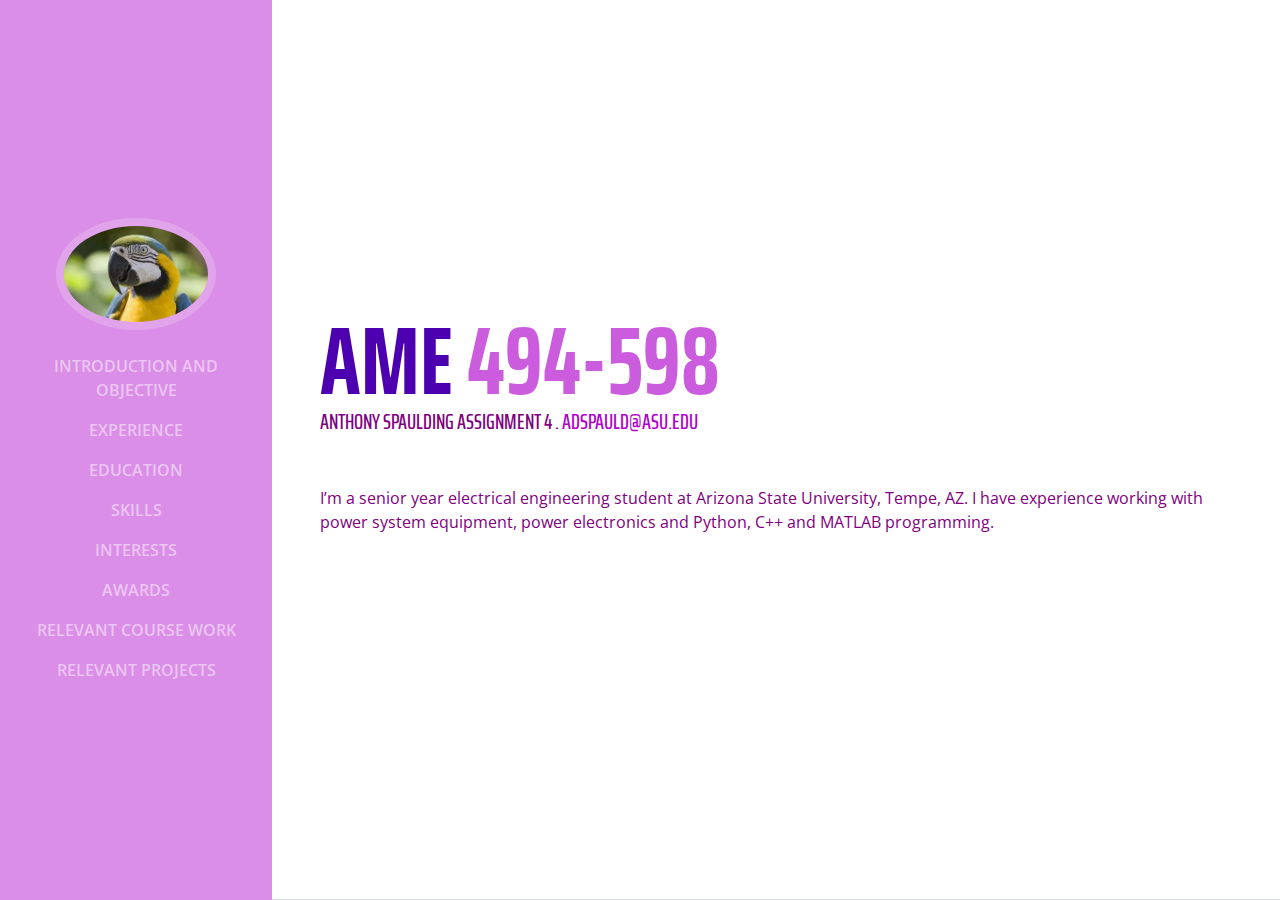
==== public/index.html @ 8b4b8e41 "Update index.html" ====
<!DOCTYPE html>
<html lang="en">

  <head>

    <meta charset="utf-8">
    <meta name="viewport" content="width=device-width, initial-scale=1, shrink-to-fit=no">
    <meta name="description" content="">
    <meta name="author" content="">

    <title>Resume - Start Bootstrap Theme</title>

    <!-- Bootstrap core CSS -->
    <link href="vendor/bootstrap/css/bootstrap.min.css" rel="stylesheet">

    <!-- Custom fonts for this template -->
    <link href="https://fonts.googleapis.com/css?family=Saira+Extra+Condensed:100,200,300,400,500,600,700,800,900" rel="stylesheet">
    <link href="https://fonts.googleapis.com/css?family=Open+Sans:300,300i,400,400i,600,600i,700,700i,800,800i" rel="stylesheet">
    <link href="vendor/font-awesome/css/font-awesome.min.css" rel="stylesheet">
    <link href="vendor/devicons/css/devicons.min.css" rel="stylesheet">
    <link href="vendor/simple-line-icons/css/simple-line-icons.css" rel="stylesheet">

    <!-- Custom styles for this template -->
    <link href="css/resume.min.css" rel="stylesheet">

  </head>

  <body id="page-top">

    <nav class="navbar navbar-expand-lg navbar-dark bg-primary fixed-top" id="sideNav">
      <a class="navbar-brand js-scroll-trigger" href="#page-top">
        <span class="d-block d-lg-none">Start Bootstrap</span>
        <span class="d-none d-lg-block">
          <img class="img-fluid img-profile rounded-circle mx-auto mb-2" src="img/picture.jpg" alt="">
        </span>
      </a>
      <button class="navbar-toggler" type="button" data-toggle="collapse" data-target="#navbarSupportedContent" aria-controls="navbarSupportedContent" aria-expanded="false" aria-label="Toggle navigation">
        <span class="navbar-toggler-icon"></span>
      </button>
      <div class="collapse navbar-collapse" id="navbarSupportedContent">
        <ul class="navbar-nav">
          <li class="nav-item">
            <a class="nav-link js-scroll-trigger" href="#about">Introduction and Objective</a>
          </li>
          <li class="nav-item">
            <a class="nav-link js-scroll-trigger" href="#experience">Experience</a>
          </li>
          <li class="nav-item">
            <a class="nav-link js-scroll-trigger" href="#education">Education</a>
          </li>
          <li class="nav-item">
            <a class="nav-link js-scroll-trigger" href="#skills">Skills</a>
          </li>
          <li class="nav-item">
            <a class="nav-link js-scroll-trigger" href="#interests">Interests</a>
          </li>
          <li class="nav-item">
            <a class="nav-link js-scroll-trigger" href="#awards">Awards</a>
          </li>
          <li class="nav-item">
            <a class="nav-link js-scroll-trigger" href="#work">Relevant Course Work</a>
          </li>
          <li class="nav-item">
            <a class="nav-link js-scroll-trigger" href="#projects">Relevant Projects</a>
          </li>
        </ul>
      </div>
    </nav>

    <div class="container-fluid p-0">

      <section class="resume-section p-3 p-lg-5 d-flex d-column" id="about">
        <div class="my-auto">
          <h1 class="mb-0">AME
            <span class="text-primary">494-598</span>
          </h1>
          <div class="subheading mb-5"> Anthony Spaulding Assignment 4 .
            <a href="mailto:adspauld@asu.edu">adspauld@asu.edu</a>
          </div>
          <p class="mb-5">I’m a senior year electrical engineering student at Arizona State University, Tempe, AZ. I have experience working with power system equipment, power electronics and Python, C++ and MATLAB programming.</p>
          <p class='mb-5">I am seeking opportunities starting in the summer of 2025 to apply my skills and engineering knowledge as an entry-level engineer. Seeking a position in the Rotational Engineering Program develop my skills through contributing to multiple departments unique projects.</p>
          <ul class="list-inline list-social-icons mb-0">
            <li class="list-inline-item">
              <a href="#">
                <span class="fa-stack fa-lg">
                  <i class="fa fa-circle fa-stack-2x"></i>
                  <i class="fa fa-facebook fa-stack-1x fa-inverse"></i>
                </span>
              </a>
            </li>
            <li class="list-inline-item">
              <a href="#">
                <span class="fa-stack fa-lg">
                  <i class="fa fa-circle fa-stack-2x"></i>
                  <i class="fa fa-twitter fa-stack-1x fa-inverse"></i>
                </span>
              </a>
            </li>
            <li class="list-inline-item">
              <a href="#">
                <span class="fa-stack fa-lg">
                  <i class="fa fa-circle fa-stack-2x"></i>
                  <i class="fa fa-linkedin fa-stack-1x fa-inverse"></i>
                </span>
              </a>
            </li>
            <li class="list-inline-item">
              <a href="#">
                <span class="fa-stack fa-lg">
                  <i class="fa fa-circle fa-stack-2x"></i>
                  <i class="fa fa-github fa-stack-1x fa-inverse"></i>
                </span>
              </a>
            </li>
          </ul>
        </div>
      </section>

      <section class="resume-section p-3 p-lg-5 d-flex flex-column" id="experience">
        <div class="my-auto">
          <h2 class="mb-5">Experience</h2>

          <div class="resume-item d-flex flex-column flex-md-row mb-5">
            <div class="resume-content mr-auto">
              <h3 class="mb-0">College Intern</h3>
              <div class="subheading mb-3">Substation Maintenance Engineering — Salt River Project</div>
              <p>Assisted engineers in creating preventative maintenance checklists and writing maintenance procedures for substation equipment. Located replacement parts for substation equipment. Gained experience in reading SRP substation drawings, schematics, and wiring diagrams using the IEEE C37.2 standard.</p>
            </div>
            <div class="resume-date text-md-right">
              <span class="text-primary">June 2024 - Present</span>
            </div>
          </div>

          <div class="resume-item d-flex flex-column flex-md-row mb-5">
            <div class="resume-content mr-auto">
              <h3 class="mb-0">Senior Design Project: Electronic Bypass on Commercial Vehicles</h3>
              <div class="subheading mb-3">Arizona State University</div>
              <p>Working with a team of 4 other engineers along with ASU mentor and Department of Defense sponsor to develop a means to bypass electronic features that may disable conventional vehicles</p>
            </div>
            <div class="resume-date text-md-right">
              <span class="text-primary">August 2024 - Present</span>
            </div>
          </div>
        </div>

      </section>

      <section class="resume-section p-3 p-lg-5 d-flex flex-column" id="education">
        <div class="my-auto">
          <h2 class="mb-5">Education</h2>

          <div class="resume-item d-flex flex-column flex-md-row mb-5">
            <div class="resume-content mr-auto">
              <h3 class="mb-0">Arizona State University</h3>
              <div class="subheading mb-3">Bachelor of Engineering</div>
              <div>Electrial Engineering</div>
              <p>GPA: 4.0</p>
            </div>
            <div class="resume-date text-md-right">
              <span class="text-primary">August 2022 - Present</span>
            </div>
          </div>

          <div class="resume-item d-flex flex-column flex-md-row">
            <div class="resume-content mr-auto">
              <h3 class="mb-0">Scottsdale Community College</h3>
              <div class="subheading mb-3">Engineering</div>
              <p>GPA: 4.0</p>
            </div>
            <div class="resume-date text-md-right">
              <span class="text-primary">August 2020 - May 2022</span>
            </div>
          </div>

        </div>
      </section>

      <section class="resume-section p-3 p-lg-5 d-flex flex-column" id="skills">
        <div class="my-auto">
          <h2 class="mb-5">Skills</h2>

          <div class="subheading mb-3">Programming Languages &amp; Tools</div>
          <ul class="list-inline list-icons">
            <li class="list-inline-item">
              <i class="devicons devicons-html5"></i>
            </li>
            <li class="list-inline-item">
              <i class="devicons devicons-css3"></i>
            </li>
            <li class="list-inline-item">
              <i class="devicons devicons-javascript"></i>
            </li>
            <li class="list-inline-item">
              <i class="devicons devicons-jquery"></i>
            </li>
            <li class="list-inline-item">
              <i class="devicons devicons-sass"></i>
            </li>
            <li class="list-inline-item">
              <i class="devicons devicons-less"></i>
            </li>
            <li class="list-inline-item">
              <i class="devicons devicons-bootstrap"></i>
            </li>
            <li class="list-inline-item">
              <i class="devicons devicons-wordpress"></i>
            </li>
            <li class="list-inline-item">
              <i class="devicons devicons-grunt"></i>
            </li>
            <li class="list-inline-item">
              <i class="devicons devicons-gulp"></i>
            </li>
            <li class="list-inline-item">
              <i class="devicons devicons-npm"></i>
            </li>
          </ul>

          <div class="subheading mb-3">Workflow</div>
          <ul class="fa-ul mb-0">
            <li>
              <i class="fa-li fa fa-check"></i>
              Mobile-First, Responsive Design</li>
            <li>
              <i class="fa-li fa fa-check"></i>
              Cross Browser Testing &amp; Debugging</li>
            <li>
              <i class="fa-li fa fa-check"></i>
              Cross Functional Teams</li>
            <li>
              <i class="fa-li fa fa-check"></i>
              Agile Development &amp; Scrum</li>
          </ul>
        </div>
      </section>

      <section class="resume-section p-3 p-lg-5 d-flex flex-column" id="interests">
        <div class="my-auto">
          <h2 class="mb-5">Interests</h2>
          <p>Apart from being a web developer, I enjoy most of my time being outdoors. In the winter, I am an avid skiier and novice ice climber. During the warmer months here in Colorado, I enjoy mountain biking, free climbing, and kayaking.</p>
          <p class="mb-0">When forced indoors, I follow a number of sci-fi and fantasy genre movies and television shows, I am an aspiring chef, and I spend a large amount of my free time exploring the latest technolgy advancements in the front-end web development world.</p>
        </div>
      </section>

      <section class="resume-section p-3 p-lg-5 d-flex flex-column" id="awards">
        <div class="my-auto">
          <h2 class="mb-5">Awards &amp; Certifications</h2>
          <ul class="fa-ul mb-0">
            <li>
              <i class="fa-li fa fa-trophy text-warning"></i>
              Google Analytics Certified Developer</li>
            <li>
              <i class="fa-li fa fa-trophy text-warning"></i>
              Mobile Web Specialist - Google Certification</li>
            <li>
              <i class="fa-li fa fa-trophy text-warning"></i>
              1<sup>st</sup>
              Place - University of Colorado Boulder - Emerging Tech Competition 2009</li>
            <li>
              <i class="fa-li fa fa-trophy text-warning"></i>
              1<sup>st</sup>
              Place - University of Colorado Boulder - Adobe Creative Jam 2008 (UI Design Category)</li>
            <li>
              <i class="fa-li fa fa-trophy text-warning"></i>
              2<sup>nd</sup>
              Place - University of Colorado Boulder - Emerging Tech Competition 2008</li>
            <li>
            <li>
              <i class="fa-li fa fa-trophy text-warning"></i>
              1<sup>st</sup>
              Place - James Buchanan High School - Hackathon 2006</li>
            <li>
              <i class="fa-li fa fa-trophy text-warning"></i>
              3<sup>rd</sup>
              Place - James Buchanan High School - Hackathon 2005</li>
          </ul>
        </div>
      </section>

    </div>

    <!-- Bootstrap core JavaScript -->
    <script src="vendor/jquery/jquery.min.js"></script>
    <script src="vendor/bootstrap/js/bootstrap.bundle.min.js"></script>

    <!-- Plugin JavaScript -->
    <script src="vendor/jquery-easing/jquery.easing.min.js"></script>

    <!-- Custom scripts for this template -->
    <script src="js/resume.min.js"></script>

  </body>

</html>
---- public/vendor/devicons/css/devicons.min.css ----
/*!
 *  Devicons 1.8.0 made by Theodore Vorillas / http://vorillaz.com 
 */
@font-face{font-family:devicons;src:url(../fonts/devicons.eot?xqxft6);src:url(../fonts/devicons.eot?#iefixxqxft6) format("embedded-opentype"),url(../fonts/devicons.woff?xqxft6) format("woff"),url(../fonts/devicons.ttf?xqxft6) format("truetype"),url(../fonts/devicons.svg?xqxft6#devicons) format("svg");font-weight:400;font-style:normal}.devicons{font-family:devicons;speak:none;font-style:normal;font-weight:400;font-variant:normal;text-transform:none;line-height:1;-webkit-font-smoothing:antialiased;-moz-osx-font-smoothing:grayscale}.devicons-git:before{content:"\e602"}.devicons-git_compare:before{content:"\e628"}.devicons-git_branch:before{content:"\e625"}.devicons-git_commit:before{content:"\e629"}.devicons-git_pull_request:before{content:"\e626"}.devicons-git_merge:before{content:"\e627"}.devicons-bitbucket:before{content:"\e603"}.devicons-github_alt:before{content:"\e608"}.devicons-github_badge:before{content:"\e609"}.devicons-github:before{content:"\e60a"}.devicons-github_full:before{content:"\e617"}.devicons-java:before{content:"\e638"}.devicons-ruby:before{content:"\e639"}.devicons-scala:before{content:"\e637"}.devicons-python:before{content:"\e63c"}.devicons-go:before{content:"\e624"}.devicons-ruby_on_rails:before{content:"\e63b"}.devicons-django:before{content:"\e61d"}.devicons-markdown:before{content:"\e63e"}.devicons-php:before{content:"\e63d"}.devicons-mysql:before{content:"\e604"}.devicons-streamline:before{content:"\e605"}.devicons-database:before{content:"\e606"}.devicons-laravel:before{content:"\e63f"}.devicons-javascript:before{content:"\e64e"}.devicons-angular:before{content:"\e653"}.devicons-backbone:before{content:"\e652"}.devicons-coffeescript:before{content:"\e651"}.devicons-jquery:before{content:"\e650"}.devicons-modernizr:before{content:"\e620"}.devicons-jquery_ui:before{content:"\e654"}.devicons-ember:before{content:"\e61b"}.devicons-dojo:before{content:"\e61c"}.devicons-nodejs:before{content:"\e619"}.devicons-nodejs_small:before{content:"\e618"}.devicons-javascript_shield:before{content:"\e64f"}.devicons-bootstrap:before{content:"\e647"}.devicons-sass:before{content:"\e64b"}.devicons-css3_full:before{content:"\e64a"}.devicons-css3:before{content:"\e649"}.devicons-html5:before{content:"\e636"}.devicons-html5_multimedia:before{content:"\e632"}.devicons-html5_device_access:before{content:"\e633"}.devicons-html5_3d_effects:before{content:"\e635"}.devicons-html5_connectivity:before{content:"\e634"}.devicons-ghost_small:before{content:"\e614"}.devicons-ghost:before{content:"\e61f"}.devicons-magento:before{content:"\e640"}.devicons-joomla:before{content:"\e641"}.devicons-jekyll_small:before{content:"\e60d"}.devicons-drupal:before{content:"\e642"}.devicons-wordpress:before{content:"\e60b"}.devicons-grunt:before{content:"\e64c"}.devicons-bower:before{content:"\e64d"}.devicons-npm:before{content:"\e61e"}.devicons-yahoo_small:before{content:"\e62b"}.devicons-yahoo:before{content:"\e615"}.devicons-bing_small:before{content:"\e600"}.devicons-windows:before{content:"\e60f"}.devicons-linux:before{content:"\e612"}.devicons-ubuntu:before{content:"\e63a"}.devicons-android:before{content:"\e60e"}.devicons-apple:before{content:"\e611"}.devicons-appstore:before{content:"\e613"}.devicons-phonegap:before{content:"\e630"}.devicons-blackberry:before{content:"\e623"}.devicons-stackoverflow:before{content:"\e610"}.devicons-techcrunch:before{content:"\e62c"}.devicons-codrops:before{content:"\e62f"}.devicons-css_tricks:before{content:"\e601"}.devicons-smashing_magazine:before{content:"\e62d"}.devicons-netmagazine:before{content:"\e62e"}.devicons-codepen:before{content:"\e616"}.devicons-cssdeck:before{content:"\e62a"}.devicons-hackernews:before{content:"\e61a"}.devicons-dropbox:before{content:"\e607"}.devicons-google_drive:before{content:"\e631"}.devicons-visualstudio:before{content:"\e60c"}.devicons-unity_small:before{content:"\e621"}.devicons-raspberry_pi:before{content:"\e622"}.devicons-chrome:before{content:"\e643"}.devicons-ie:before{content:"\e644"}.devicons-firefox:before{content:"\e645"}.devicons-opera:before{content:"\e646"}.devicons-safari:before{content:"\e648"}.devicons-swift:before{content:"\e655"}.devicons-symfony:before{content:"\e656"}.devicons-symfony_badge:before{content:"\e657"}.devicons-less:before{content:"\e658"}.devicons-stylus:before{content:"\e659"}.devicons-trello:before{content:"\e65a"}.devicons-atlassian:before{content:"\e65b"}.devicons-jira:before{content:"\e65c"}.devicons-envato:before{content:"\e65d"}.devicons-snap_svg:before{content:"\e65e"}.devicons-raphael:before{content:"\e65f"}.devicons-google_analytics:before{content:"\e660"}.devicons-compass:before{content:"\e661"}.devicons-onedrive:before{content:"\e662"}.devicons-gulp:before{content:"\e663"}.devicons-atom:before{content:"\e664"}.devicons-cisco:before{content:"\e665"}.devicons-nancy:before{content:"\e666"}.devicons-clojure:before{content:"\e668"}.devicons-clojure_alt:before{content:"\e66a"}.devicons-perl:before{content:"\e669"}.devicons-celluloid:before{content:"\e66b"}.devicons-w3c:before{content:"\e66c"}.devicons-redis:before{content:"\e66d"}.devicons-postgresql:before{content:"\e66e"}.devicons-webplatform:before{content:"\e66f"}.devicons-jenkins:before{content:"\e667"}.devicons-requirejs:before{content:"\e670"}.devicons-opensource:before{content:"\e671"}.devicons-typo3:before{content:"\e672"}.devicons-uikit:before{content:"\e673"}.devicons-doctrine:before{content:"\e674"}.devicons-groovy:before{content:"\e675"}.devicons-nginx:before{content:"\e676"}.devicons-haskell:before{content:"\e677"}.devicons-zend:before{content:"\e678"}.devicons-gnu:before{content:"\e679"}.devicons-yeoman:before{content:"\e67a"}.devicons-heroku:before{content:"\e67b"}.devicons-debian:before{content:"\e67d"}.devicons-travis:before{content:"\e67e"}.devicons-dotnet:before{content:"\e67f"}.devicons-codeigniter:before{content:"\e680"}.devicons-javascript_badge:before{content:"\e681"}.devicons-yii:before{content:"\e682"}.devicons-msql_server:before{content:"\e67c"}.devicons-composer:before{content:"\e683"}.devicons-krakenjs_badge:before{content:"\e684"}.devicons-krakenjs:before{content:"\e685"}.devicons-mozilla:before{content:"\e686"}.devicons-firebase:before{content:"\e687"}.devicons-sizzlejs:before{content:"\e688"}.devicons-creativecommons:before{content:"\e689"}.devicons-creativecommons_badge:before{content:"\e68a"}.devicons-mitlicence:before{content:"\e68b"}.devicons-senchatouch:before{content:"\e68c"}.devicons-bugsense:before{content:"\e68d"}.devicons-extjs:before{content:"\e68e"}.devicons-mootools_badge:before{content:"\e68f"}.devicons-mootools:before{content:"\e690"}.devicons-ruby_rough:before{content:"\e691"}.devicons-komodo:before{content:"\e692"}.devicons-coda:before{content:"\e693"}.devicons-bintray:before{content:"\e694"}.devicons-terminal:before{content:"\e695"}.devicons-code:before{content:"\e696"}.devicons-responsive:before{content:"\e697"}.devicons-dart:before{content:"\e698"}.devicons-aptana:before{content:"\e699"}.devicons-mailchimp:before{content:"\e69a"}.devicons-netbeans:before{content:"\e69b"}.devicons-dreamweaver:before{content:"\e69c"}.devicons-brackets:before{content:"\e69d"}.devicons-eclipse:before{content:"\e69e"}.devicons-cloud9:before{content:"\e69f"}.devicons-scrum:before{content:"\e6a0"}.devicons-prolog:before{content:"\e6a1"}.devicons-terminal_badge:before{content:"\e6a2"}.devicons-code_badge:before{content:"\e6a3"}.devicons-mongodb:before{content:"\e6a4"}.devicons-meteor:before{content:"\e6a5"}.devicons-meteorfull:before{content:"\e6a6"}.devicons-fsharp:before{content:"\e6a7"}.devicons-rust:before{content:"\e6a8"}.devicons-ionic:before{content:"\e6a9"}.devicons-sublime:before{content:"\e6aa"}.devicons-appcelerator:before{content:"\e6ab"}.devicons-asterisk:before{content:"\e6ac"}.devicons-aws:before{content:"\e6ad"}.devicons-digital-ocean:before{content:"\e6ae"}.devicons-dlang:before{content:"\e6af"}.devicons-docker:before{content:"\e6b0"}.devicons-erlang:before{content:"\e6b1"}.devicons-google-cloud-platform:before{content:"\e6b2"}.devicons-grails:before{content:"\e6b3"}.devicons-illustrator:before{content:"\e6b4"}.devicons-intellij:before{content:"\e6b5"}.devicons-materializecss:before{content:"\e6b6"}.devicons-openshift:before{content:"\e6b7"}.devicons-photoshop:before{content:"\e6b8"}.devicons-rackspace:before{content:"\e6b9"}.devicons-react:before{content:"\e6ba"}.devicons-redhat:before{content:"\e6bb"}.devicons-scriptcs:before{content:"\e6bc"}.devicons-sqllite:before{content:"\e6c4"}.devicons-vim:before{content:"\e6c5"}
---- public/vendor/simple-line-icons/css/simple-line-icons.css ----
@font-face {
  font-family: 'simple-line-icons';
  src: url('../fonts/Simple-Line-Icons.eot?v=2.4.0');
  src: url('../fonts/Simple-Line-Icons.eot?v=2.4.0#iefix') format('embedded-opentype'), url('../fonts/Simple-Line-Icons.woff2?v=2.4.0') format('woff2'), url('../fonts/Simple-Line-Icons.ttf?v=2.4.0') format('truetype'), url('../fonts/Simple-Line-Icons.woff?v=2.4.0') format('woff'), url('../fonts/Simple-Line-Icons.svg?v=2.4.0#simple-line-icons') format('svg');
  font-weight: normal;
  font-style: normal;
}
/*
 Use the following CSS code if you want to have a class per icon.
 Instead of a list of all class selectors, you can use the generic [class*="icon-"] selector, but it's slower:
*/
.icon-user,
.icon-people,
.icon-user-female,
.icon-user-follow,
.icon-user-following,
.icon-user-unfollow,
.icon-login,
.icon-logout,
.icon-emotsmile,
.icon-phone,
.icon-call-end,
.icon-call-in,
.icon-call-out,
.icon-map,
.icon-location-pin,
.icon-direction,
.icon-directions,
.icon-compass,
.icon-layers,
.icon-menu,
.icon-list,
.icon-options-vertical,
.icon-options,
.icon-arrow-down,
.icon-arrow-left,
.icon-arrow-right,
.icon-arrow-up,
.icon-arrow-up-circle,
.icon-arrow-left-circle,
.icon-arrow-right-circle,
.icon-arrow-down-circle,
.icon-check,
.icon-clock,
.icon-plus,
.icon-minus,
.icon-close,
.icon-event,
.icon-exclamation,
.icon-organization,
.icon-trophy,
.icon-screen-smartphone,
.icon-screen-desktop,
.icon-plane,
.icon-notebook,
.icon-mustache,
.icon-mouse,
.icon-magnet,
.icon-energy,
.icon-disc,
.icon-cursor,
.icon-cursor-move,
.icon-crop,
.icon-chemistry,
.icon-speedometer,
.icon-shield,
.icon-screen-tablet,
.icon-magic-wand,
.icon-hourglass,
.icon-graduation,
.icon-ghost,
.icon-game-controller,
.icon-fire,
.icon-eyeglass,
.icon-envelope-open,
.icon-envelope-letter,
.icon-bell,
.icon-badge,
.icon-anchor,
.icon-wallet,
.icon-vector,
.icon-speech,
.icon-puzzle,
.icon-printer,
.icon-present,
.icon-playlist,
.icon-pin,
.icon-picture,
.icon-handbag,
.icon-globe-alt,
.icon-globe,
.icon-folder-alt,
.icon-folder,
.icon-film,
.icon-feed,
.icon-drop,
.icon-drawer,
.icon-docs,
.icon-doc,
.icon-diamond,
.icon-cup,
.icon-calculator,
.icon-bubbles,
.icon-briefcase,
.icon-book-open,
.icon-basket-loaded,
.icon-basket,
.icon-bag,
.icon-action-undo,
.icon-action-redo,
.icon-wrench,
.icon-umbrella,
.icon-trash,
.icon-tag,
.icon-support,
.icon-frame,
.icon-size-fullscreen,
.icon-size-actual,
.icon-shuffle,
.icon-share-alt,
.icon-share,
.icon-rocket,
.icon-question,
.icon-pie-chart,
.icon-pencil,
.icon-note,
.icon-loop,
.icon-home,
.icon-grid,
.icon-graph,
.icon-microphone,
.icon-music-tone-alt,
.icon-music-tone,
.icon-earphones-alt,
.icon-earphones,
.icon-equalizer,
.icon-like,
.icon-dislike,
.icon-control-start,
.icon-control-rewind,
.icon-control-play,
.icon-control-pause,
.icon-control-forward,
.icon-control-end,
.icon-volume-1,
.icon-volume-2,
.icon-volume-off,
.icon-calendar,
.icon-bulb,
.icon-chart,
.icon-ban,
.icon-bubble,
.icon-camrecorder,
.icon-camera,
.icon-cloud-download,
.icon-cloud-upload,
.icon-envelope,
.icon-eye,
.icon-flag,
.icon-heart,
.icon-info,
.icon-key,
.icon-link,
.icon-lock,
.icon-lock-open,
.icon-magnifier,
.icon-magnifier-add,
.icon-magnifier-remove,
.icon-paper-clip,
.icon-paper-plane,
.icon-power,
.icon-refresh,
.icon-reload,
.icon-settings,
.icon-star,
.icon-symbol-female,
.icon-symbol-male,
.icon-target,
.icon-credit-card,
.icon-paypal,
.icon-social-tumblr,
.icon-social-twitter,
.icon-social-facebook,
.icon-social-instagram,
.icon-social-linkedin,
.icon-social-pinterest,
.icon-social-github,
.icon-social-google,
.icon-social-reddit,
.icon-social-skype,
.icon-social-dribbble,
.icon-social-behance,
.icon-social-foursqare,
.icon-social-soundcloud,
.icon-social-spotify,
.icon-social-stumbleupon,
.icon-social-youtube,
.icon-social-dropbox,
.icon-social-vkontakte,
.icon-social-steam {
  font-family: 'simple-line-icons';
  speak: none;
  font-style: normal;
  font-weight: normal;
  font-variant: normal;
  text-transform: none;
  line-height: 1;
  /* Better Font Rendering =========== */
  -webkit-font-smoothing: antialiased;
  -moz-osx-font-smoothing: grayscale;
}
.icon-user:before {
  content: "\e005";
}
.icon-people:before {
  content: "\e001";
}
.icon-user-female:before {
  content: "\e000";
}
.icon-user-follow:before {
  content: "\e002";
}
.icon-user-following:before {
  content: "\e003";
}
.icon-user-unfollow:before {
  content: "\e004";
}
.icon-login:before {
  content: "\e066";
}
.icon-logout:before {
  content: "\e065";
}
.icon-emotsmile:before {
  content: "\e021";
}
.icon-phone:before {
  content: "\e600";
}
.icon-call-end:before {
  content: "\e048";
}
.icon-call-in:before {
  content: "\e047";
}
.icon-call-out:before {
  content: "\e046";
}
.icon-map:before {
  content: "\e033";
}
.icon-location-pin:before {
  content: "\e096";
}
.icon-direction:before {
  content: "\e042";
}
.icon-directions:before {
  content: "\e041";
}
.icon-compass:before {
  content: "\e045";
}
.icon-layers:before {
  content: "\e034";
}
.icon-menu:before {
  content: "\e601";
}
.icon-list:before {
  content: "\e067";
}
.icon-options-vertical:before {
  content: "\e602";
}
.icon-options:before {
  content: "\e603";
}
.icon-arrow-down:before {
  content: "\e604";
}
.icon-arrow-left:before {
  content: "\e605";
}
.icon-arrow-right:before {
  content: "\e606";
}
.icon-arrow-up:before {
  content: "\e607";
}
.icon-arrow-up-circle:before {
  content: "\e078";
}
.icon-arrow-left-circle:before {
  content: "\e07a";
}
.icon-arrow-right-circle:before {
  content: "\e079";
}
.icon-arrow-down-circle:before {
  content: "\e07b";
}
.icon-check:before {
  content: "\e080";
}
.icon-clock:before {
  content: "\e081";
}
.icon-plus:before {
  content: "\e095";
}
.icon-minus:before {
  content: "\e615";
}
.icon-close:before {
  content: "\e082";
}
.icon-event:before {
  content: "\e619";
}
.icon-exclamation:before {
  content: "\e617";
}
.icon-organization:before {
  content: "\e616";
}
.icon-trophy:before {
  content: "\e006";
}
.icon-screen-smartphone:before {
  content: "\e010";
}
.icon-screen-desktop:before {
  content: "\e011";
}
.icon-plane:before {
  content: "\e012";
}
.icon-notebook:before {
  content: "\e013";
}
.icon-mustache:before {
  content: "\e014";
}
.icon-mouse:before {
  content: "\e015";
}
.icon-magnet:before {
  content: "\e016";
}
.icon-energy:before {
  content: "\e020";
}
.icon-disc:before {
  content: "\e022";
}
.icon-cursor:before {
  content: "\e06e";
}
.icon-cursor-move:before {
  content: "\e023";
}
.icon-crop:before {
  content: "\e024";
}
.icon-chemistry:before {
  content: "\e026";
}
.icon-speedometer:before {
  content: "\e007";
}
.icon-shield:before {
  content: "\e00e";
}
.icon-screen-tablet:before {
  content: "\e00f";
}
.icon-magic-wand:before {
  content: "\e017";
}
.icon-hourglass:before {
  content: "\e018";
}
.icon-graduation:before {
  content: "\e019";
}
.icon-ghost:before {
  content: "\e01a";
}
.icon-game-controller:before {
  content: "\e01b";
}
.icon-fire:before {
  content: "\e01c";
}
.icon-eyeglass:before {
  content: "\e01d";
}
.icon-envelope-open:before {
  content: "\e01e";
}
.icon-envelope-letter:before {
  content: "\e01f";
}
.icon-bell:before {
  content: "\e027";
}
.icon-badge:before {
  content: "\e028";
}
.icon-anchor:before {
  content: "\e029";
}
.icon-wallet:before {
  content: "\e02a";
}
.icon-vector:before {
  content: "\e02b";
}
.icon-speech:before {
  content: "\e02c";
}
.icon-puzzle:before {
  content: "\e02d";
}
.icon-printer:before {
  content: "\e02e";
}
.icon-present:before {
  content: "\e02f";
}
.icon-playlist:before {
  content: "\e030";
}
.icon-pin:before {
  content: "\e031";
}
.icon-picture:before {
  content: "\e032";
}
.icon-handbag:before {
  content: "\e035";
}
.icon-globe-alt:before {
  content: "\e036";
}
.icon-globe:before {
  content: "\e037";
}
.icon-folder-alt:before {
  content: "\e039";
}
.icon-folder:before {
  content: "\e089";
}
.icon-film:before {
  content: "\e03a";
}
.icon-feed:before {
  content: "\e03b";
}
.icon-drop:before {
  content: "\e03e";
}
.icon-drawer:before {
  content: "\e03f";
}
.icon-docs:before {
  content: "\e040";
}
.icon-doc:before {
  content: "\e085";
}
.icon-diamond:before {
  content: "\e043";
}
.icon-cup:before {
  content: "\e044";
}
.icon-calculator:before {
  content: "\e049";
}
.icon-bubbles:before {
  content: "\e04a";
}
.icon-briefcase:before {
  content: "\e04b";
}
.icon-book-open:before {
  content: "\e04c";
}
.icon-basket-loaded:before {
  content: "\e04d";
}
.icon-basket:before {
  content: "\e04e";
}
.icon-bag:before {
  content: "\e04f";
}
.icon-action-undo:before {
  content: "\e050";
}
.icon-action-redo:before {
  content: "\e051";
}
.icon-wrench:before {
  content: "\e052";
}
.icon-umbrella:before {
  content: "\e053";
}
.icon-trash:before {
  content: "\e054";
}
.icon-tag:before {
  content: "\e055";
}
.icon-support:before {
  content: "\e056";
}
.icon-frame:before {
  content: "\e038";
}
.icon-size-fullscreen:before {
  content: "\e057";
}
.icon-size-actual:before {
  content: "\e058";
}
.icon-shuffle:before {
  content: "\e059";
}
.icon-share-alt:before {
  content: "\e05a";
}
.icon-share:before {
  content: "\e05b";
}
.icon-rocket:before {
  content: "\e05c";
}
.icon-question:before {
  content: "\e05d";
}
.icon-pie-chart:before {
  content: "\e05e";
}
.icon-pencil:before {
  content: "\e05f";
}
.icon-note:before {
  content: "\e060";
}
.icon-loop:before {
  content: "\e064";
}
.icon-home:before {
  content: "\e069";
}
.icon-grid:before {
  content: "\e06a";
}
.icon-graph:before {
  content: "\e06b";
}
.icon-microphone:before {
  content: "\e063";
}
.icon-music-tone-alt:before {
  content: "\e061";
}
.icon-music-tone:before {
  content: "\e062";
}
.icon-earphones-alt:before {
  content: "\e03c";
}
.icon-earphones:before {
  content: "\e03d";
}
.icon-equalizer:before {
  content: "\e06c";
}
.icon-like:before {
  content: "\e068";
}
.icon-dislike:before {
  content: "\e06d";
}
.icon-control-start:before {
  content: "\e06f";
}
.icon-control-rewind:before {
  content: "\e070";
}
.icon-control-play:before {
  content: "\e071";
}
.icon-control-pause:before {
  content: "\e072";
}
.icon-control-forward:before {
  content: "\e073";
}
.icon-control-end:before {
  content: "\e074";
}
.icon-volume-1:before {
  content: "\e09f";
}
.icon-volume-2:before {
  content: "\e0a0";
}
.icon-volume-off:before {
  content: "\e0a1";
}
.icon-calendar:before {
  content: "\e075";
}
.icon-bulb:before {
  content: "\e076";
}
.icon-chart:before {
  content: "\e077";
}
.icon-ban:before {
  content: "\e07c";
}
.icon-bubble:before {
  content: "\e07d";
}
.icon-camrecorder:before {
  content: "\e07e";
}
.icon-camera:before {
  content: "\e07f";
}
.icon-cloud-download:before {
  content: "\e083";
}
.icon-cloud-upload:before {
  content: "\e084";
}
.icon-envelope:before {
  content: "\e086";
}
.icon-eye:before {
  content: "\e087";
}
.icon-flag:before {
  content: "\e088";
}
.icon-heart:before {
  content: "\e08a";
}
.icon-info:before {
  content: "\e08b";
}
.icon-key:before {
  content: "\e08c";
}
.icon-link:before {
  content: "\e08d";
}
.icon-lock:before {
  content: "\e08e";
}
.icon-lock-open:before {
  content: "\e08f";
}
.icon-magnifier:before {
  content: "\e090";
}
.icon-magnifier-add:before {
  content: "\e091";
}
.icon-magnifier-remove:before {
  content: "\e092";
}
.icon-paper-clip:before {
  content: "\e093";
}
.icon-paper-plane:before {
  content: "\e094";
}
.icon-power:before {
  content: "\e097";
}
.icon-refresh:before {
  content: "\e098";
}
.icon-reload:before {
  content: "\e099";
}
.icon-settings:before {
  content: "\e09a";
}
.icon-star:before {
  content: "\e09b";
}
.icon-symbol-female:before {
  content: "\e09c";
}
.icon-symbol-male:before {
  content: "\e09d";
}
.icon-target:before {
  content: "\e09e";
}
.icon-credit-card:before {
  content: "\e025";
}
.icon-paypal:before {
  content: "\e608";
}
.icon-social-tumblr:before {
  content: "\e00a";
}
.icon-social-twitter:before {
  content: "\e009";
}
.icon-social-facebook:before {
  content: "\e00b";
}
.icon-social-instagram:before {
  content: "\e609";
}
.icon-social-linkedin:before {
  content: "\e60a";
}
.icon-social-pinterest:before {
  content: "\e60b";
}
.icon-social-github:before {
  content: "\e60c";
}
.icon-social-google:before {
  content: "\e60d";
}
.icon-social-reddit:before {
  content: "\e60e";
}
.icon-social-skype:before {
  content: "\e60f";
}
.icon-social-dribbble:before {
  content: "\e00d";
}
.icon-social-behance:before {
  content: "\e610";
}
.icon-social-foursqare:before {
  content: "\e611";
}
.icon-social-soundcloud:before {
  content: "\e612";
}
.icon-social-spotify:before {
  content: "\e613";
}
.icon-social-stumbleupon:before {
  content: "\e614";
}
.icon-social-youtube:before {
  content: "\e008";
}
.icon-social-dropbox:before {
  content: "\e00c";
}
.icon-social-vkontakte:before {
  content: "\e618";
}
.icon-social-steam:before {
  content: "\e620";
}
---- public/css/resume.min.css ----
body{font-family:'Open Sans',serif;padding-top:54px;color:#800080}@media (min-width:992px){body{padding-top:0;padding-left:17rem}}h1,h2,h3,h4,h5,h6{font-family:'Saira Extra Condensed',serif;font-weight:700;text-transform:uppercase;color:#4c00b0}h1{font-size:6rem;line-height:5.5rem}h2{font-size:3.5rem}.subheading{text-transform:uppercase;font-weight:500;font-family:'Saira Extra Condensed',serif;font-size:1.35rem}.list-social-icons a{color:#7600bc}.list-social-icons a:hover{color:#8a00c2}.list-social-icons a .fa-lg{font-size:1.75rem}.list-icons{font-size:3rem}.list-icons .list-inline-item i:hover{color:#b100cd}#sideNav .navbar-nav .nav-item .nav-link{font-weight:600;text-transform:uppercase}@media (min-width:992px){#sideNav{text-align:center;position:fixed;top:0;left:0;display:flex;flex-direction:column;width:17rem;height:100vh}#sideNav .navbar-brand{display:flex;margin:auto auto 0;padding:.5rem}#sideNav .navbar-brand .img-profile{max-width:10rem;max-height:10rem;border:.5rem solid rgba(255,255,255,.2)}#sideNav .navbar-collapse{display:flex;align-items:flex-start;flex-grow:0;width:100%;margin-bottom:auto}#sideNav .navbar-collapse .navbar-nav{flex-direction:column;width:100%}#sideNav .navbar-collapse .navbar-nav .nav-item{display:block}#sideNav .navbar-collapse .navbar-nav .nav-item .nav-link{display:block}}section.resume-section{border-bottom:1px solid #dee2e6;padding-top:5rem!important;padding-bottom:5rem!important}section.resume-section .resume-item .resume-date{min-width:none}@media (min-width:768px){section.resume-section{min-height:100vh}section.resume-section .resume-item .resume-date{min-width:18rem}}@media (min-width:992px){section.resume-section{padding-top:3rem!important;padding-bottom:3rem!important}}.bg-primary{background-color:#da8ee7!important}.text-primary{color:#ca5cdd!important}a{color:#b100cd}a:active,a:focus,a:hover{color:#a000c2}
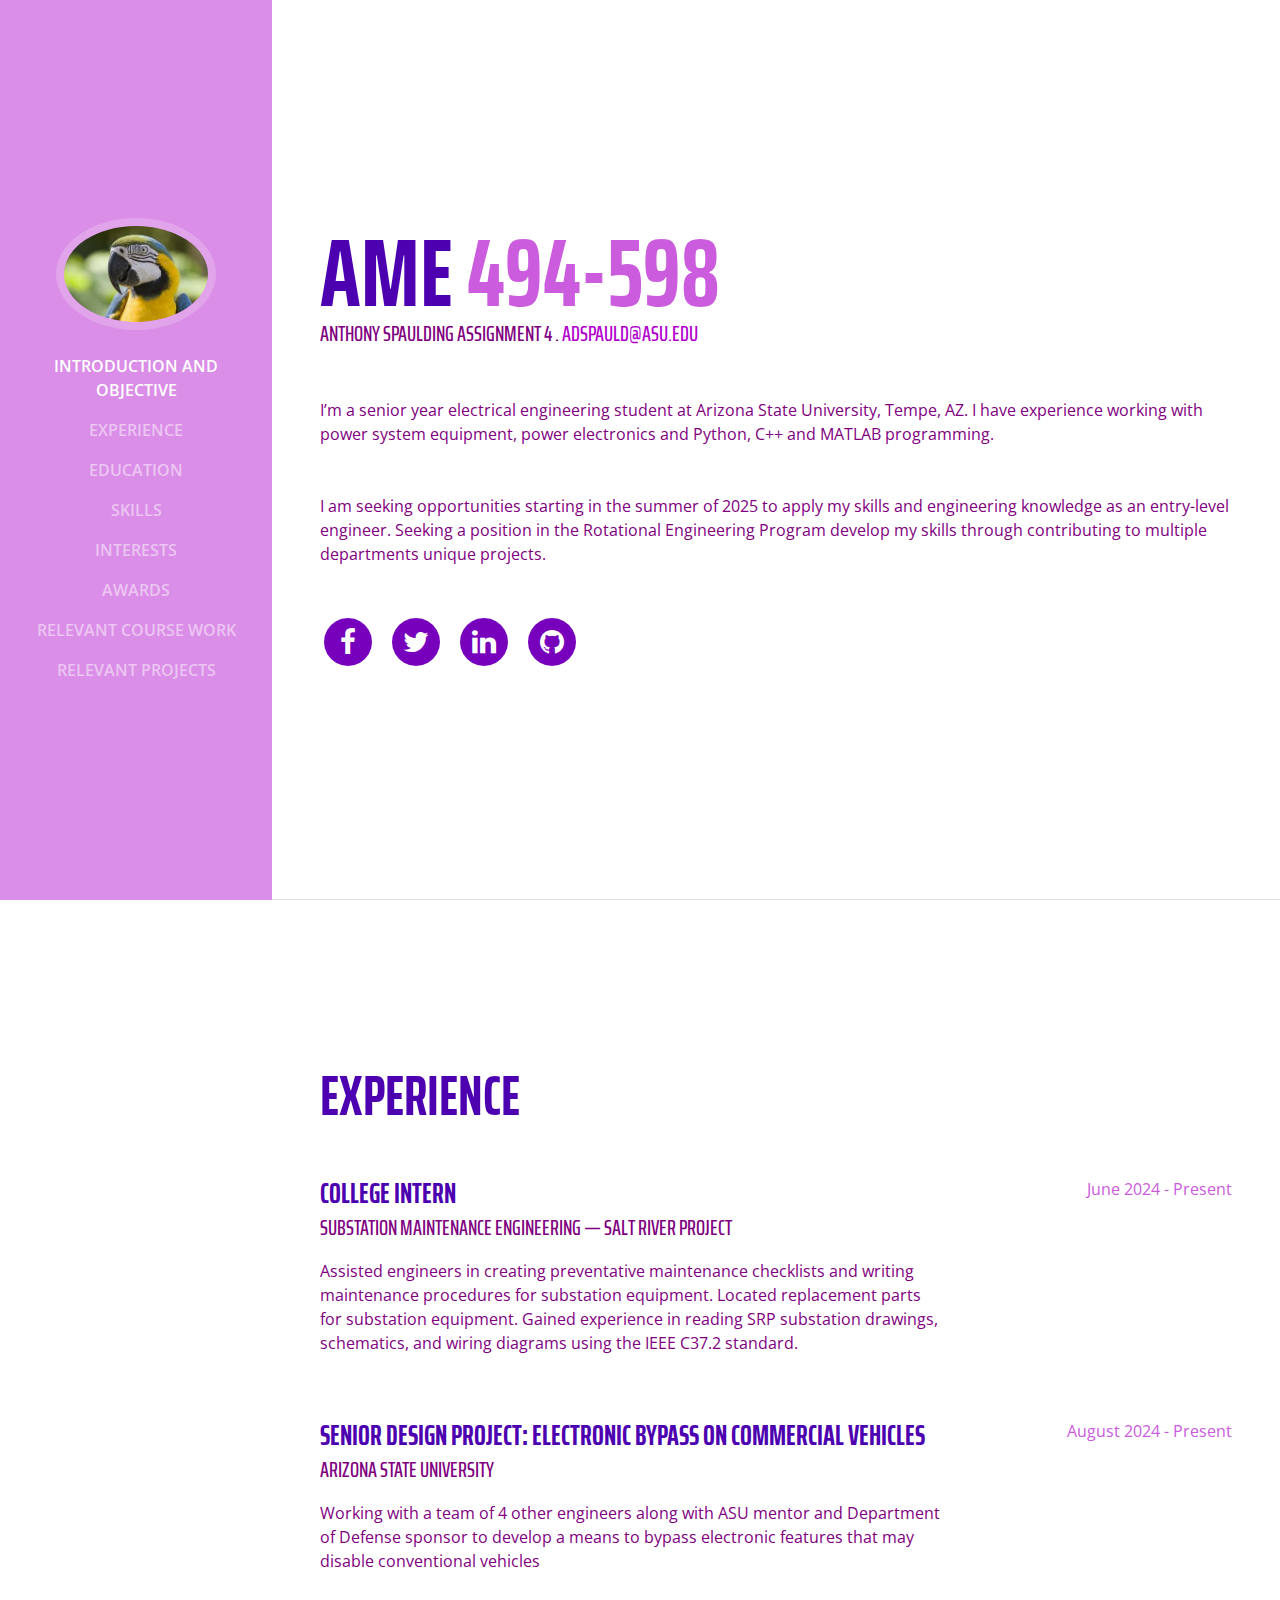
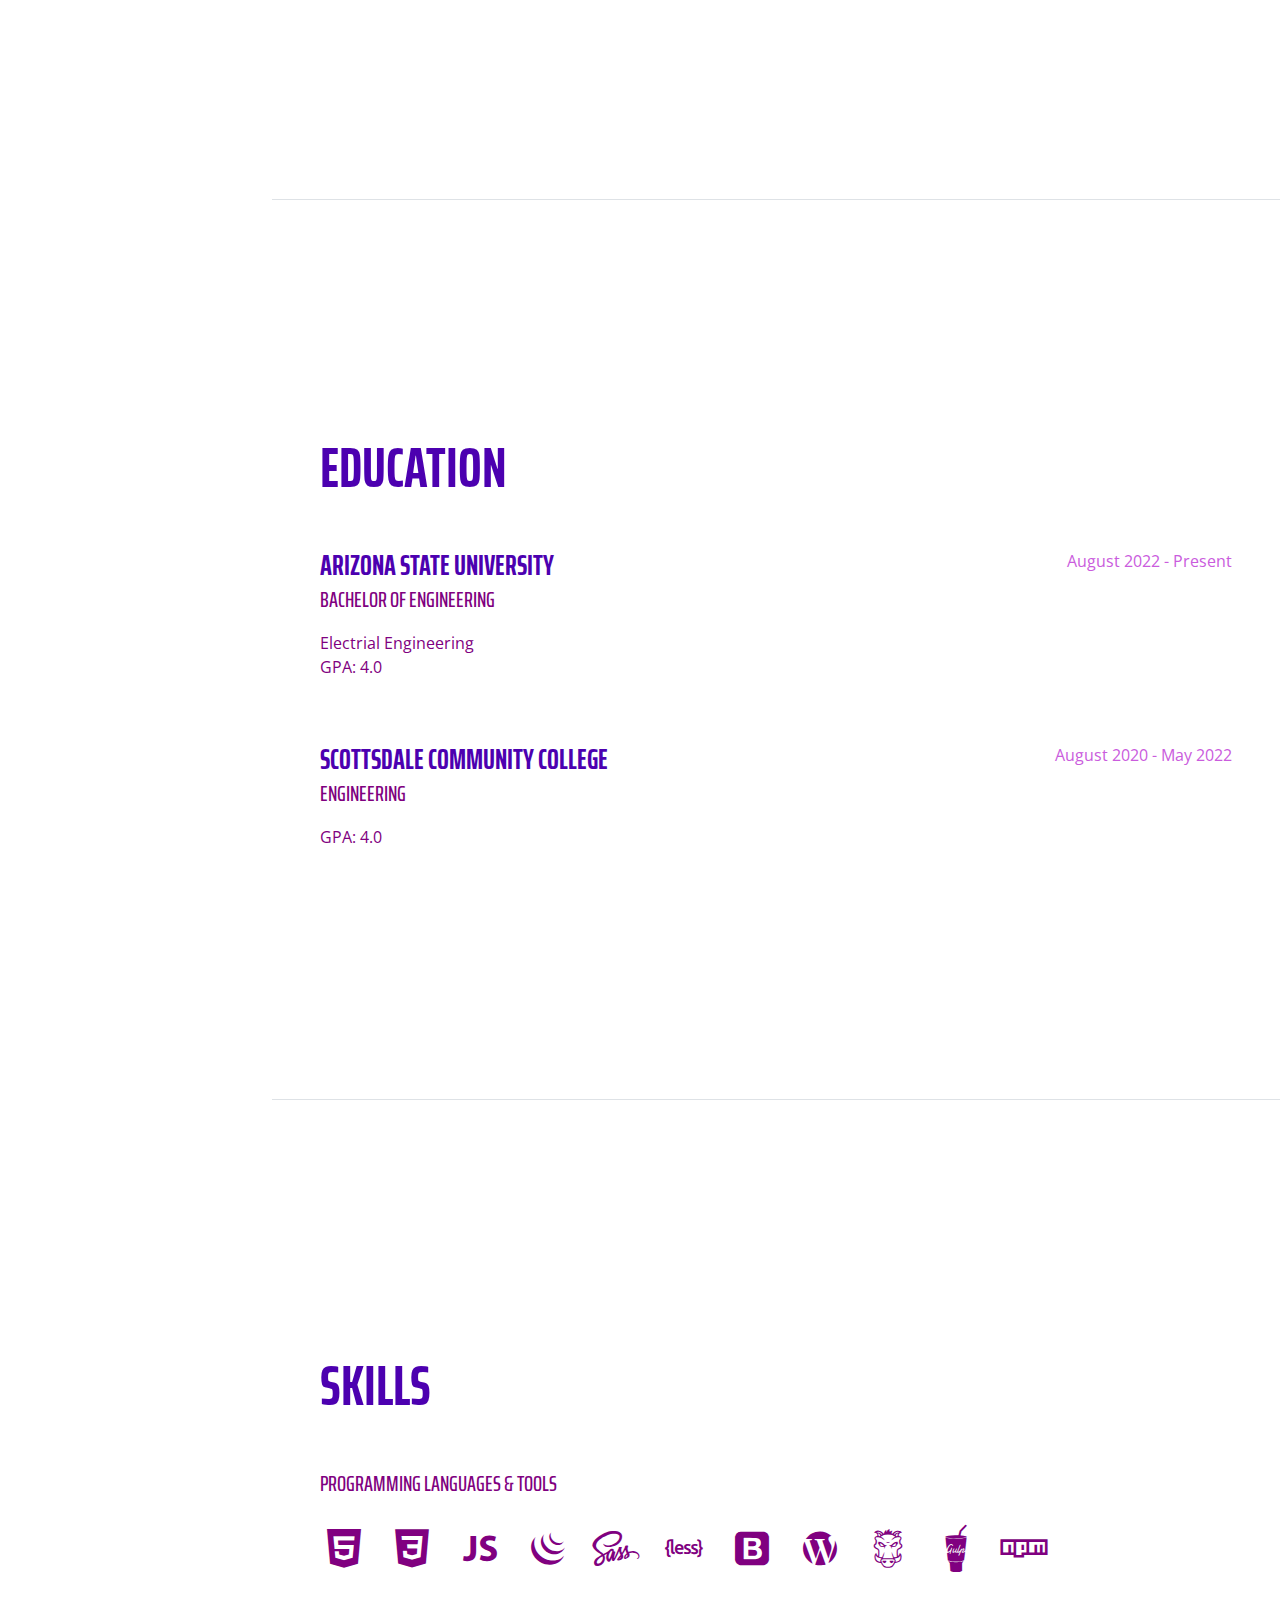
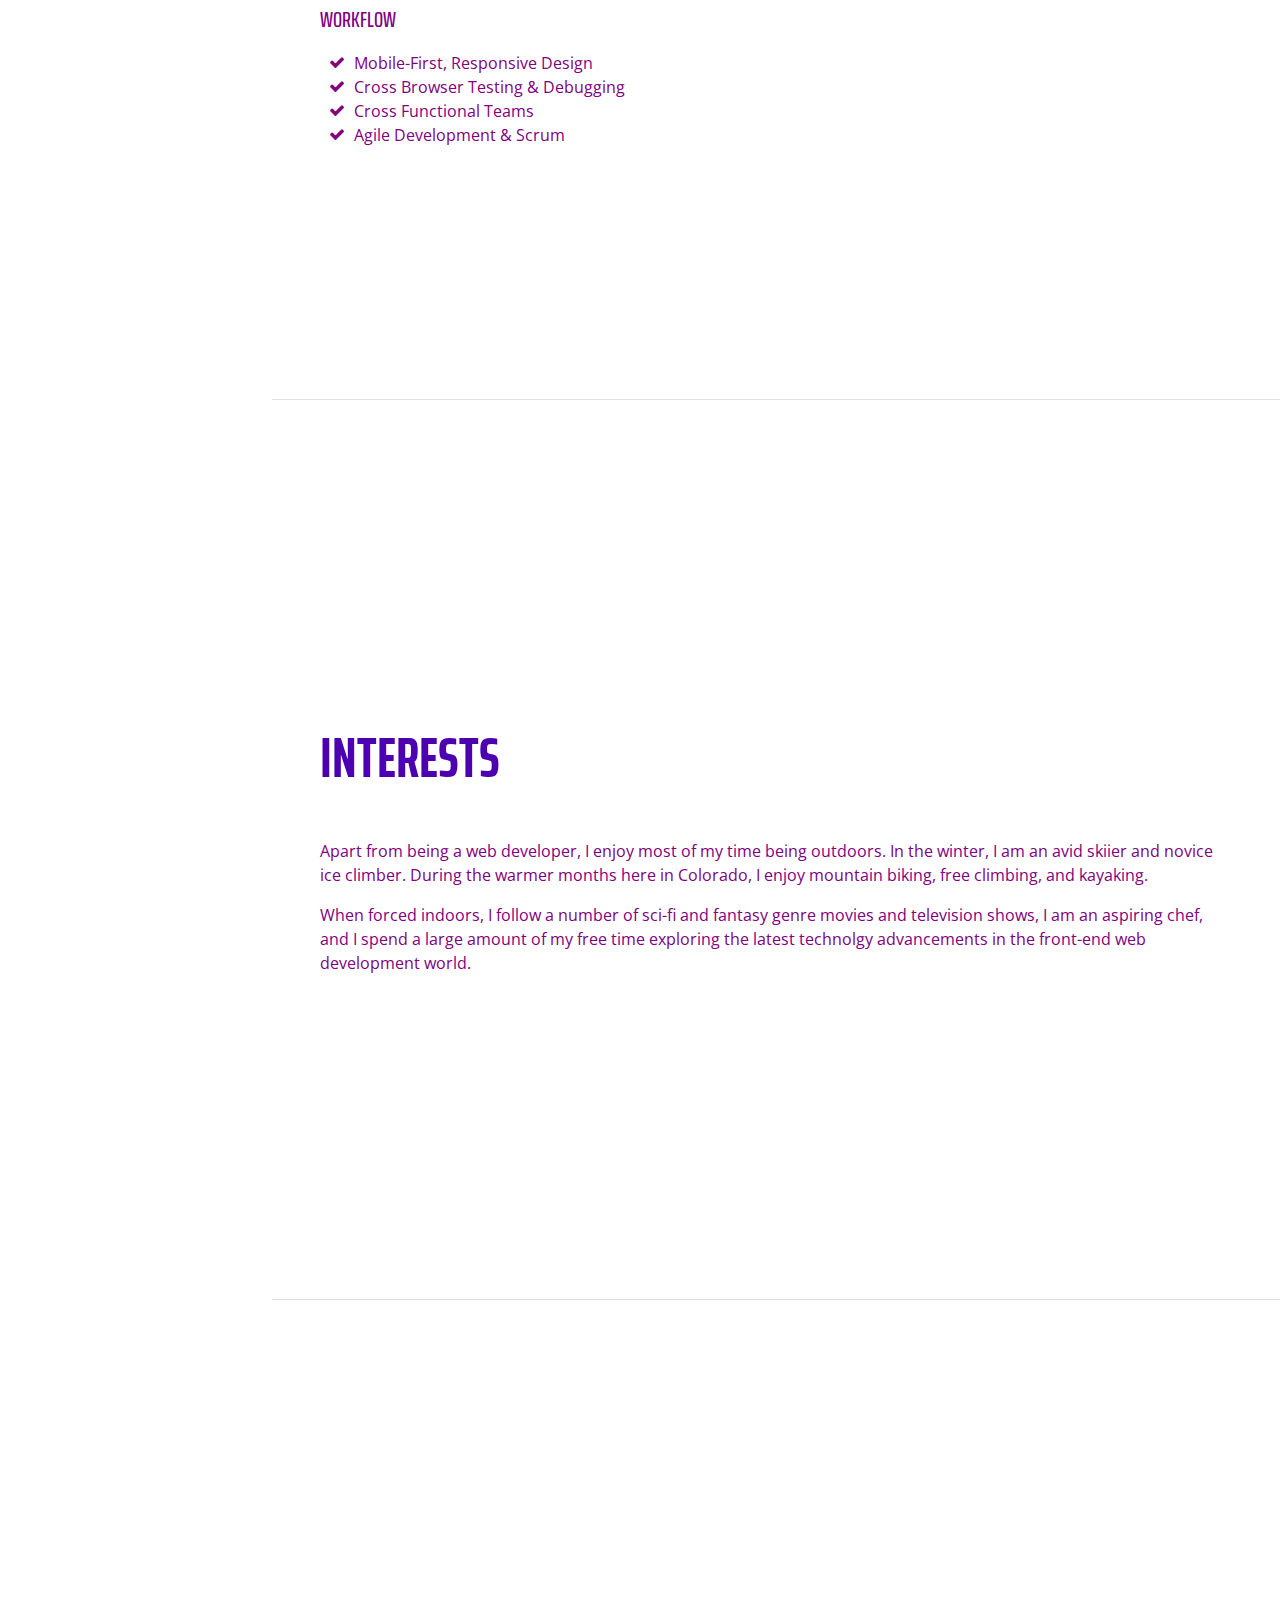
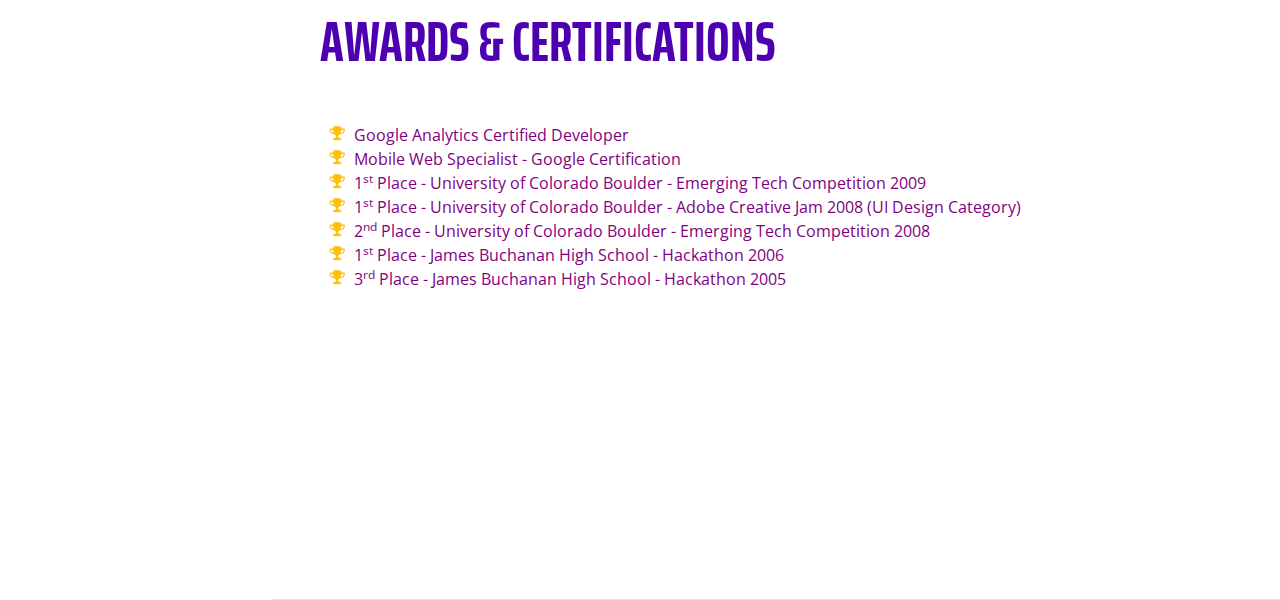
==== commit f713cf12: "Update index.html" ====
--- a/public/index.html
+++ b/public/index.html
@@ -78,7 +78,7 @@
             <a href="mailto:adspauld@asu.edu">adspauld@asu.edu</a>
           </div>
           <p class="mb-5">I’m a senior year electrical engineering student at Arizona State University, Tempe, AZ. I have experience working with power system equipment, power electronics and Python, C++ and MATLAB programming.</p>
-          <p class='mb-5">I am seeking opportunities starting in the summer of 2025 to apply my skills and engineering knowledge as an entry-level engineer. Seeking a position in the Rotational Engineering Program develop my skills through contributing to multiple departments unique projects.</p>
+          <p class="mb-5">I am seeking opportunities starting in the summer of 2025 to apply my skills and engineering knowledge as an entry-level engineer. Seeking a position in the Rotational Engineering Program develop my skills through contributing to multiple departments unique projects.</p>
           <ul class="list-inline list-social-icons mb-0">
             <li class="list-inline-item">
               <a href="#">
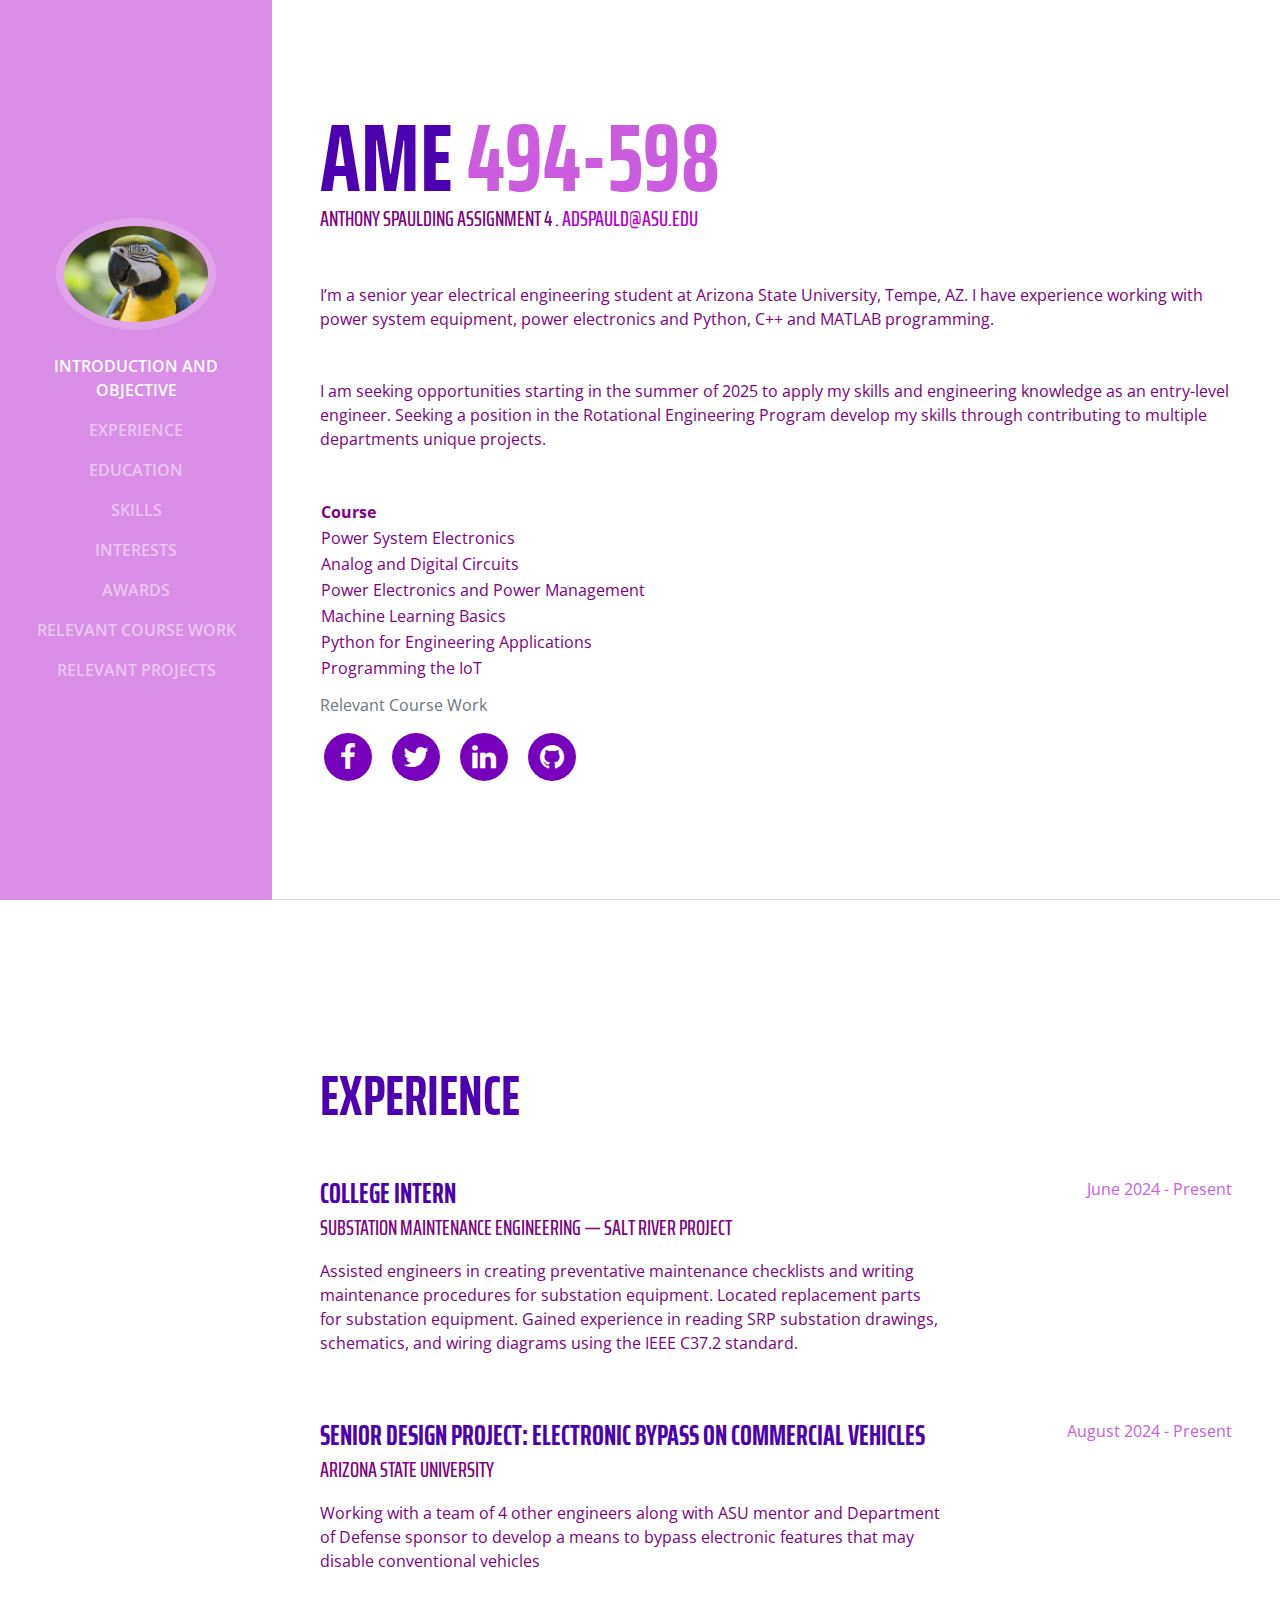
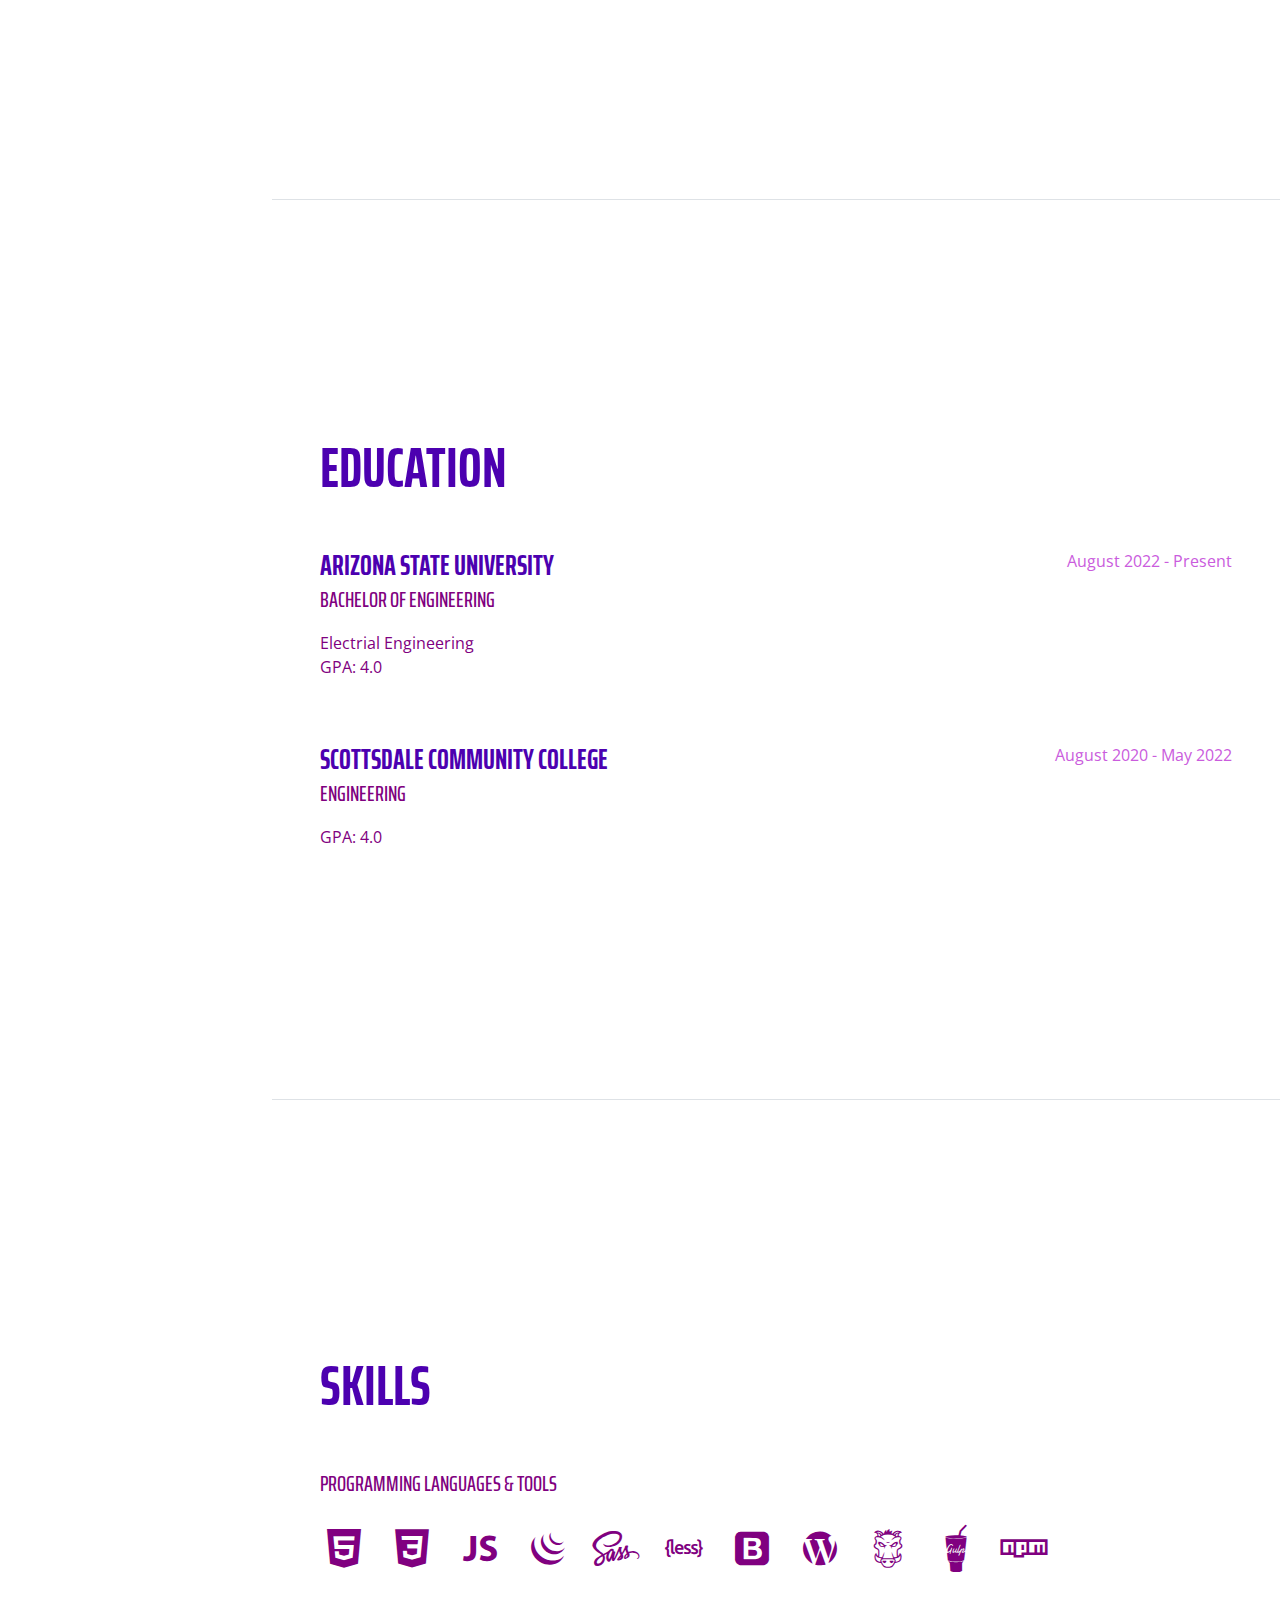
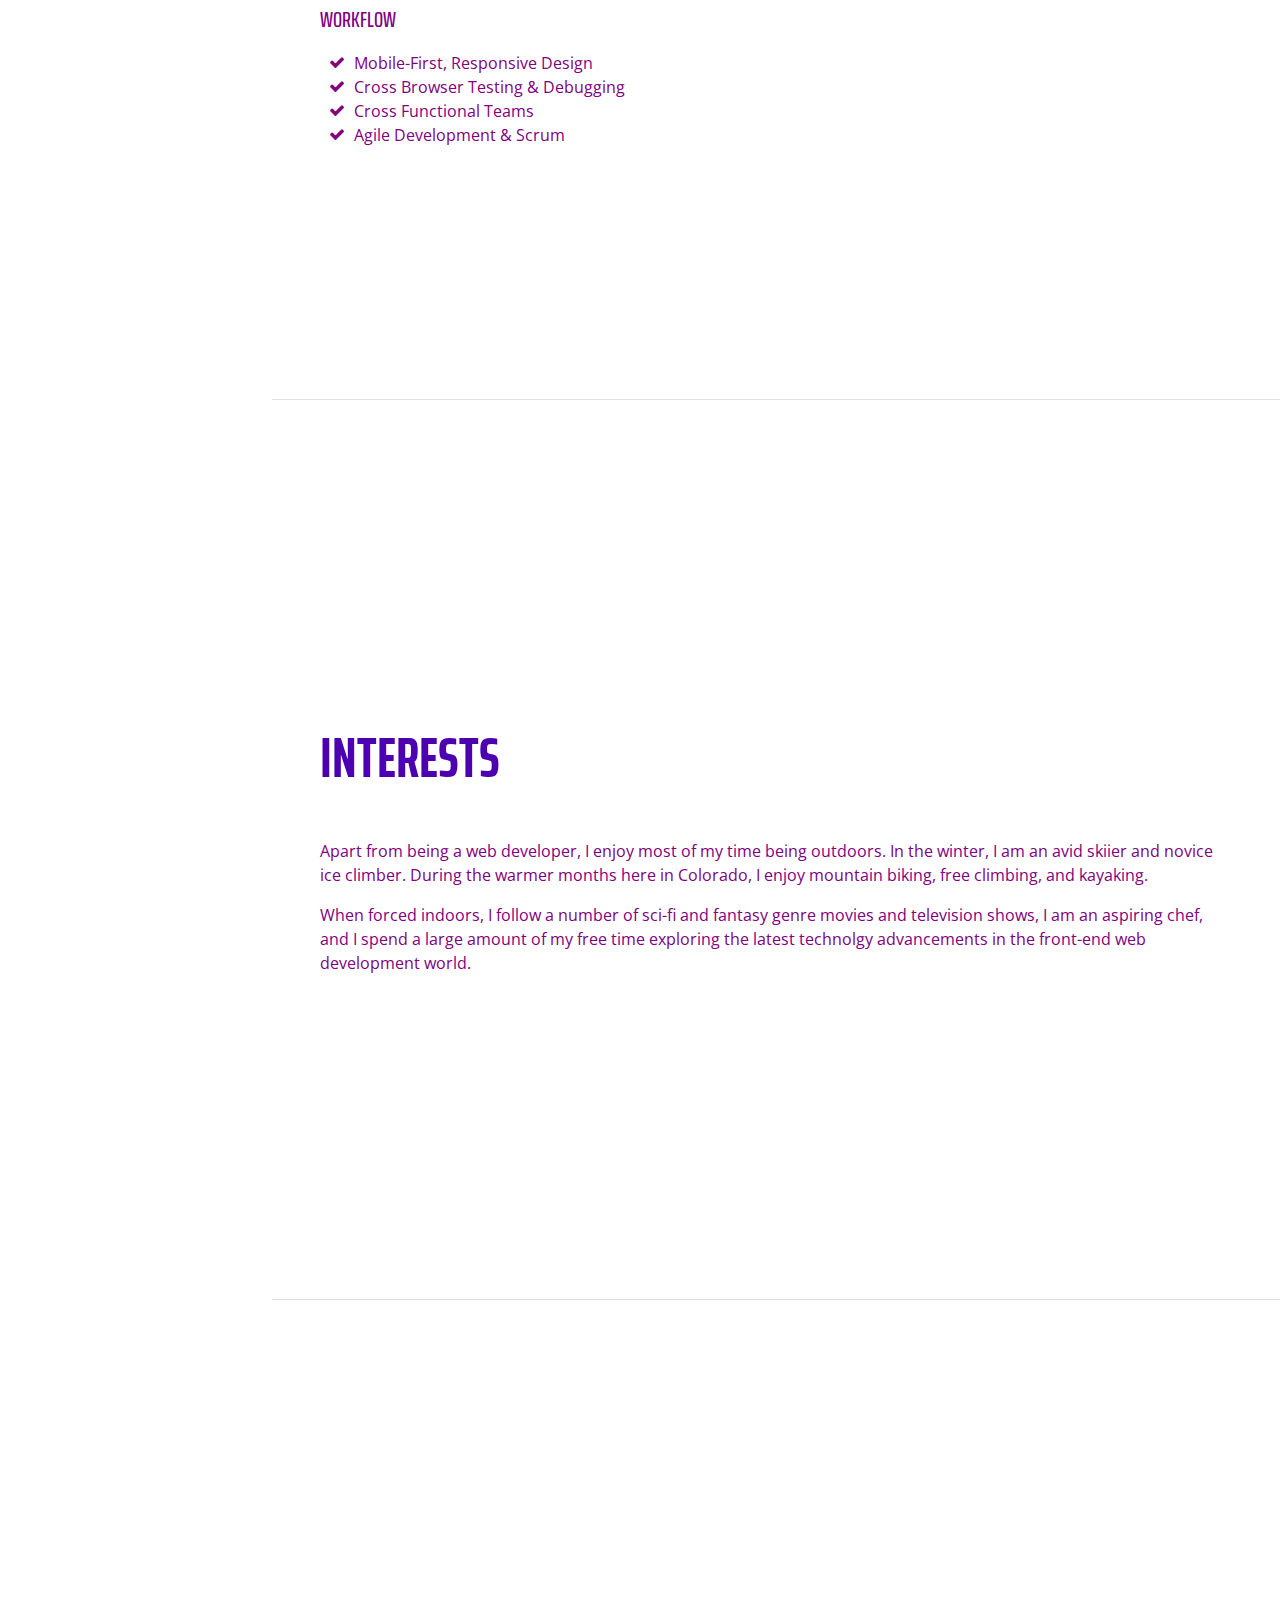
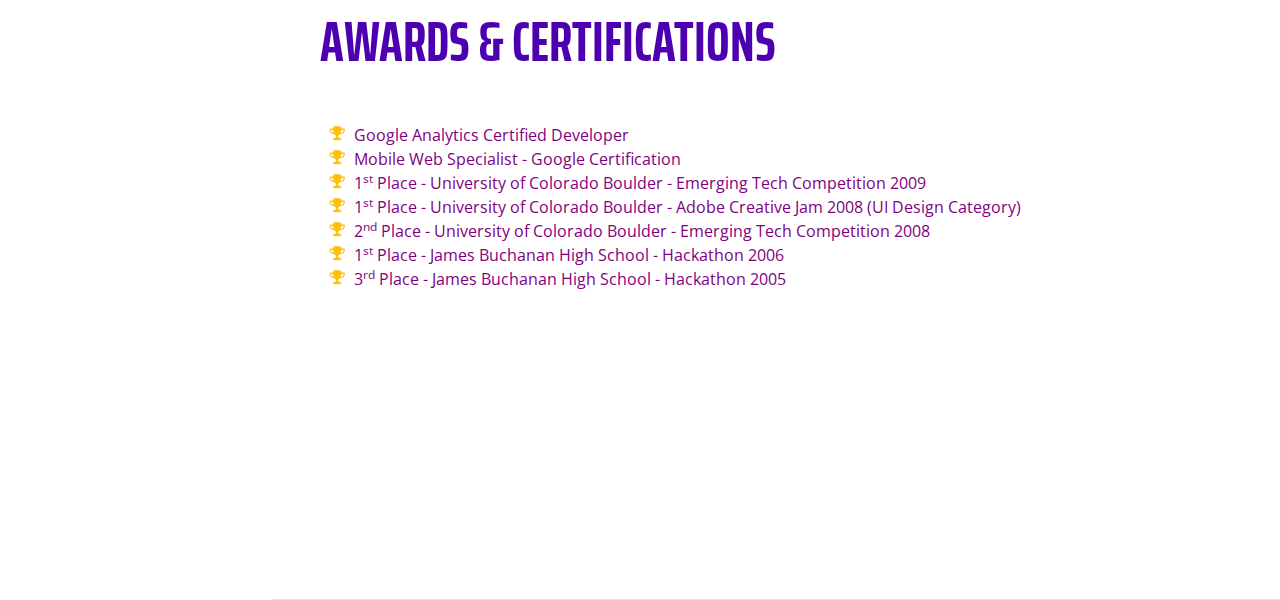
==== commit f5c175d4: "Update index.html" ====
--- a/public/index.html
+++ b/public/index.html
@@ -79,6 +79,30 @@
           </div>
           <p class="mb-5">I’m a senior year electrical engineering student at Arizona State University, Tempe, AZ. I have experience working with power system equipment, power electronics and Python, C++ and MATLAB programming.</p>
           <p class="mb-5">I am seeking opportunities starting in the summer of 2025 to apply my skills and engineering knowledge as an entry-level engineer. Seeking a position in the Rotational Engineering Program develop my skills through contributing to multiple departments unique projects.</p>
+          <table>
+            <caption>Relevant Course Work</caption>
+            <tr>
+              <th>Course</th>
+            </tr>
+            <tr>
+              <td>Power System Electronics</td>
+            </tr>
+            <tr>
+              <td>Analog and Digital Circuits</td>
+            </tr>
+            <tr>
+              <td>Power Electronics and Power Management</td>
+            </tr>
+            <tr>
+              <td>Machine Learning Basics</td>
+            </tr>
+            <tr>
+              <td>Python for Engineering Applications</td>
+           </tr>
+           <tr>
+              <td>Programming the IoT</td>
+           </tr>
+          </table>
           <ul class="list-inline list-social-icons mb-0">
             <li class="list-inline-item">
               <a href="#">
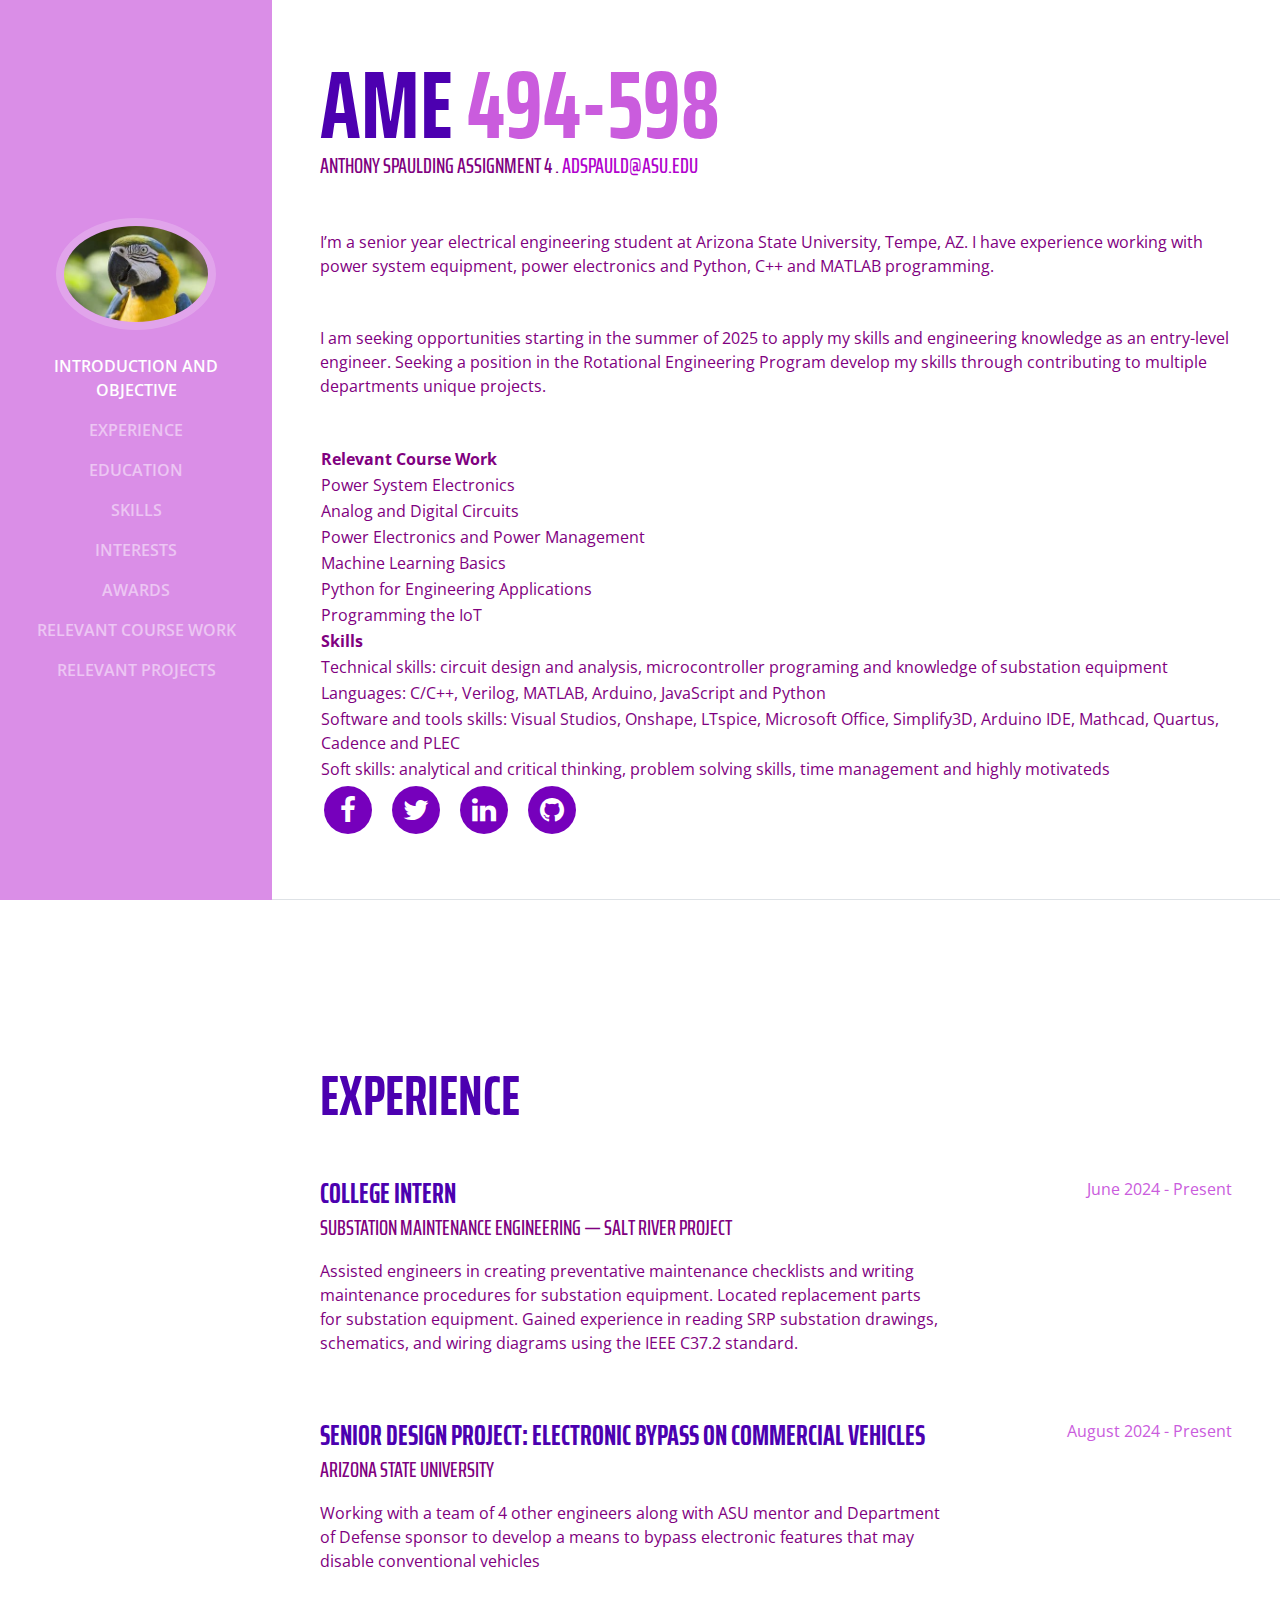
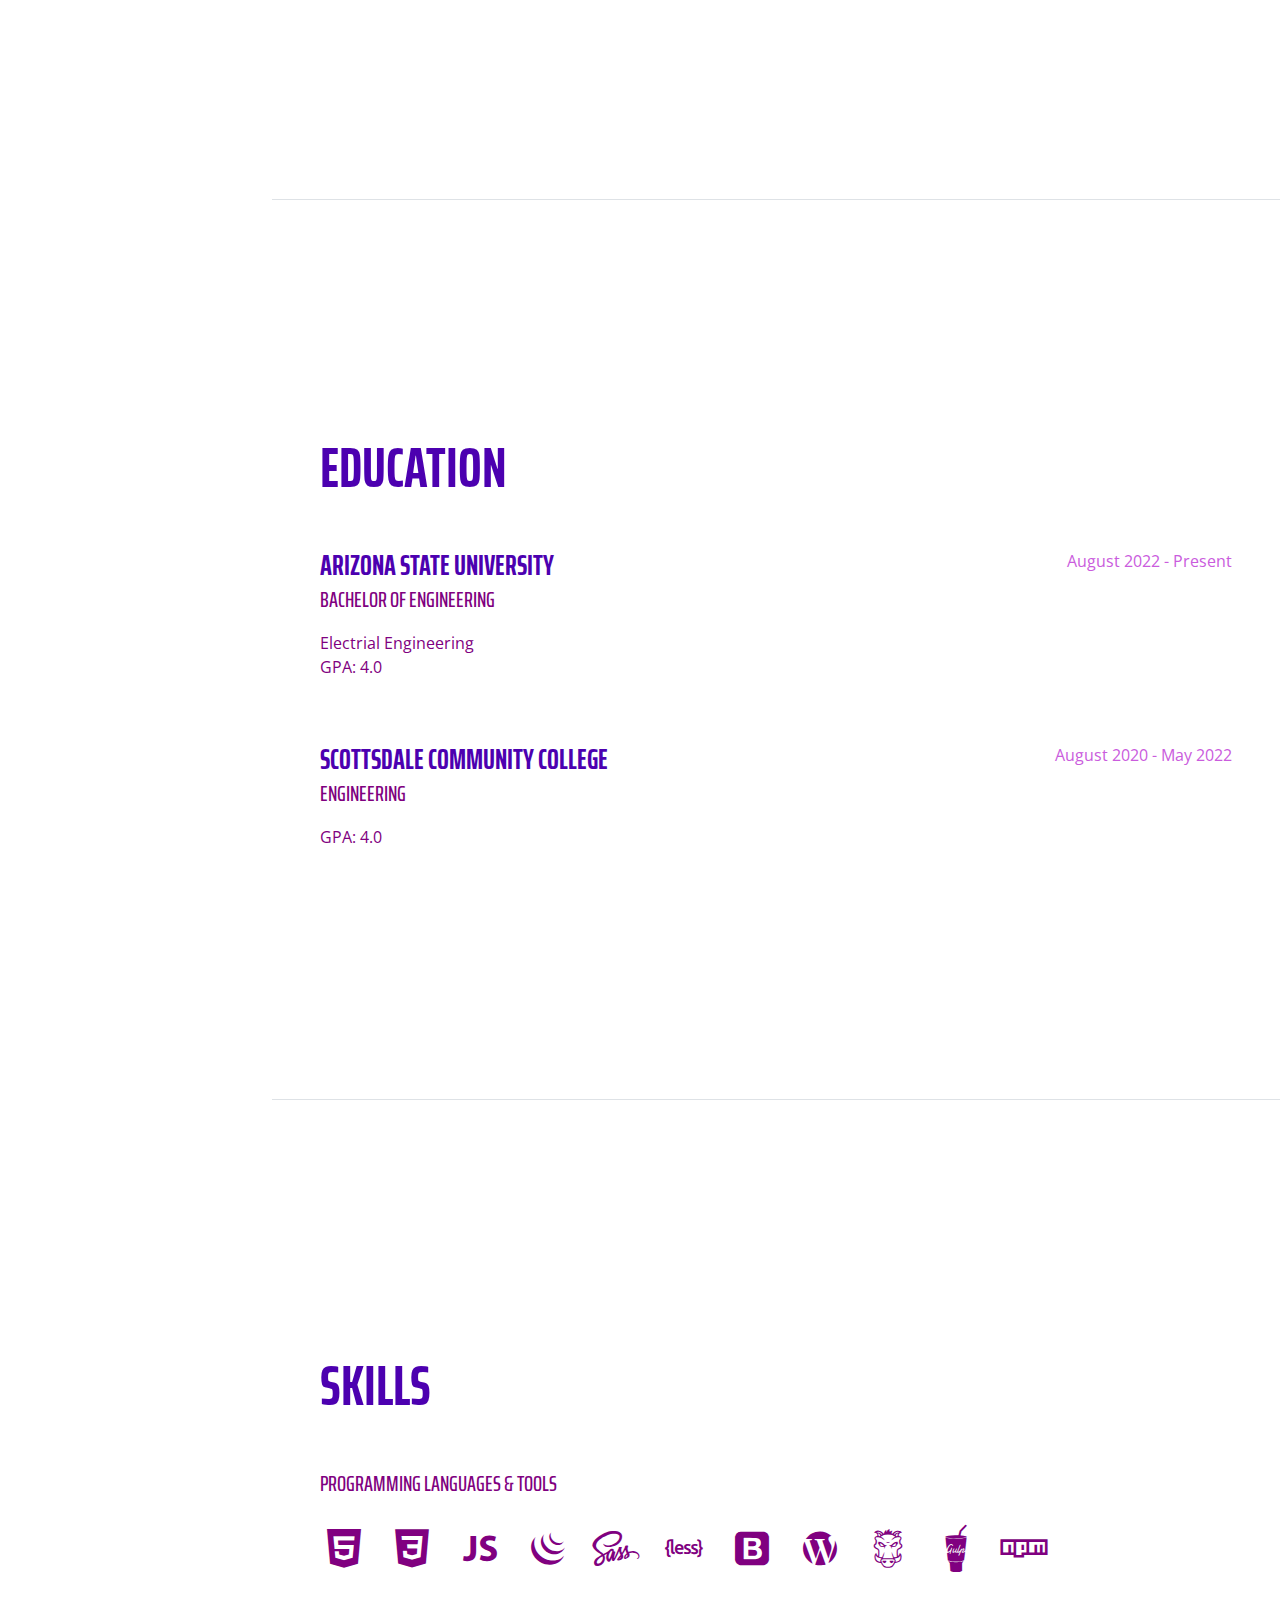
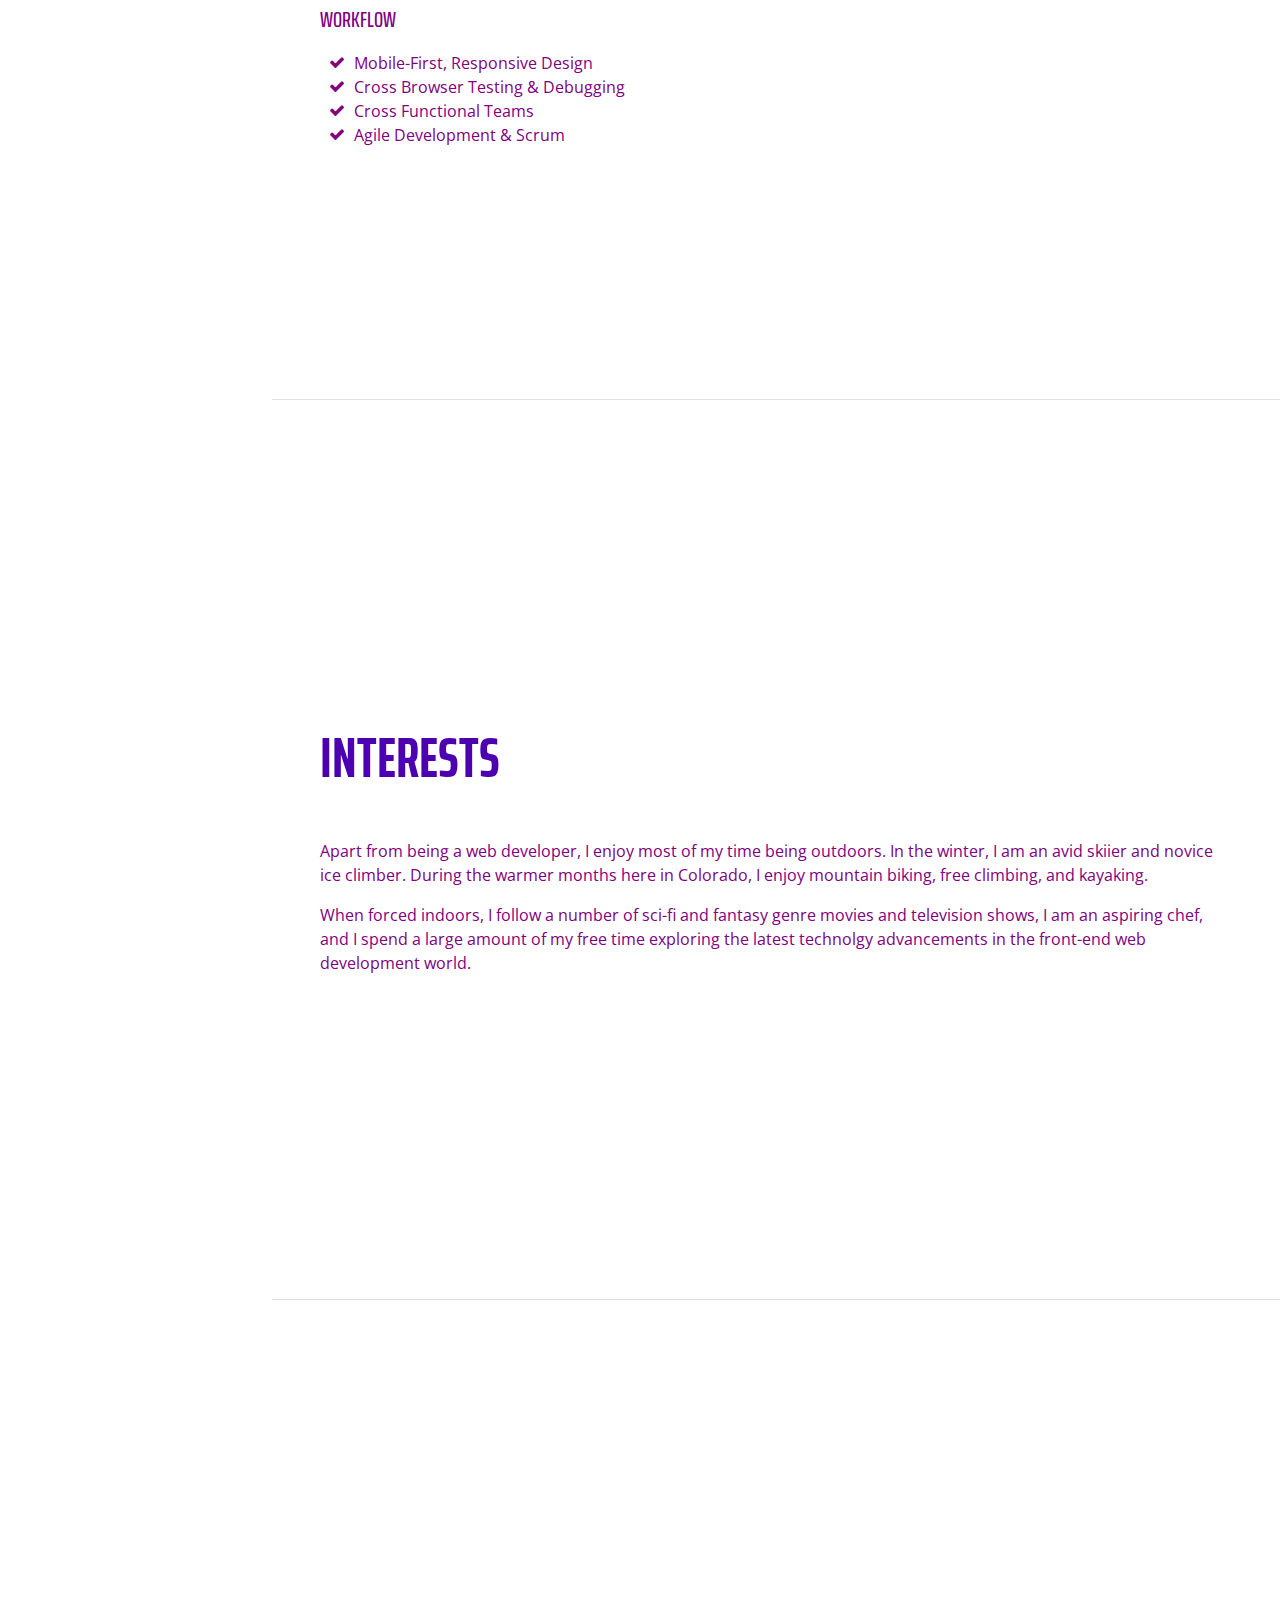
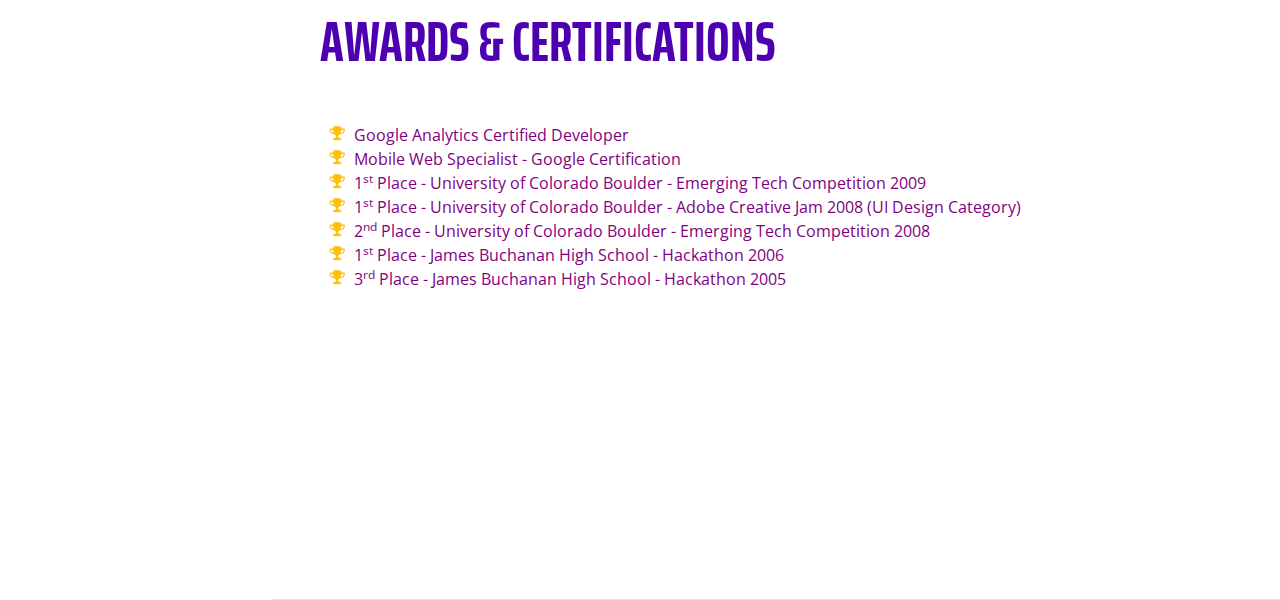
==== commit c683fbf9: "Update index.html" ====
--- a/public/index.html
+++ b/public/index.html
@@ -80,9 +80,8 @@
           <p class="mb-5">I’m a senior year electrical engineering student at Arizona State University, Tempe, AZ. I have experience working with power system equipment, power electronics and Python, C++ and MATLAB programming.</p>
           <p class="mb-5">I am seeking opportunities starting in the summer of 2025 to apply my skills and engineering knowledge as an entry-level engineer. Seeking a position in the Rotational Engineering Program develop my skills through contributing to multiple departments unique projects.</p>
           <table>
-            <caption>Relevant Course Work</caption>
-            <tr>
-              <th>Course</th>
+            <tr>
+              <th>Relevant Course Work</th>
             </tr>
             <tr>
               <td>Power System Electronics</td>
@@ -103,6 +102,23 @@
               <td>Programming the IoT</td>
            </tr>
           </table>
+          <table>
+            <tr>
+              <th>Skills</th>
+            </tr>
+            <tr>
+              <td>Technical skills: circuit design and analysis, microcontroller programing and knowledge of substation equipment</td>
+            </tr>
+            <tr>
+              <td>Languages: C/C++, Verilog, MATLAB, Arduino, JavaScript and Python</td>
+            </tr>
+            <tr>
+              <td>Software and tools skills: Visual Studios, Onshape, LTspice, Microsoft Office, Simplify3D, Arduino IDE, Mathcad, Quartus, Cadence and PLEC</td>
+            </tr>
+            <tr>
+              <td>Soft skills: analytical and critical thinking, problem solving skills, time management and highly motivateds</td>
+            </tr>
+          </table>
           <ul class="list-inline list-social-icons mb-0">
             <li class="list-inline-item">
               <a href="#">
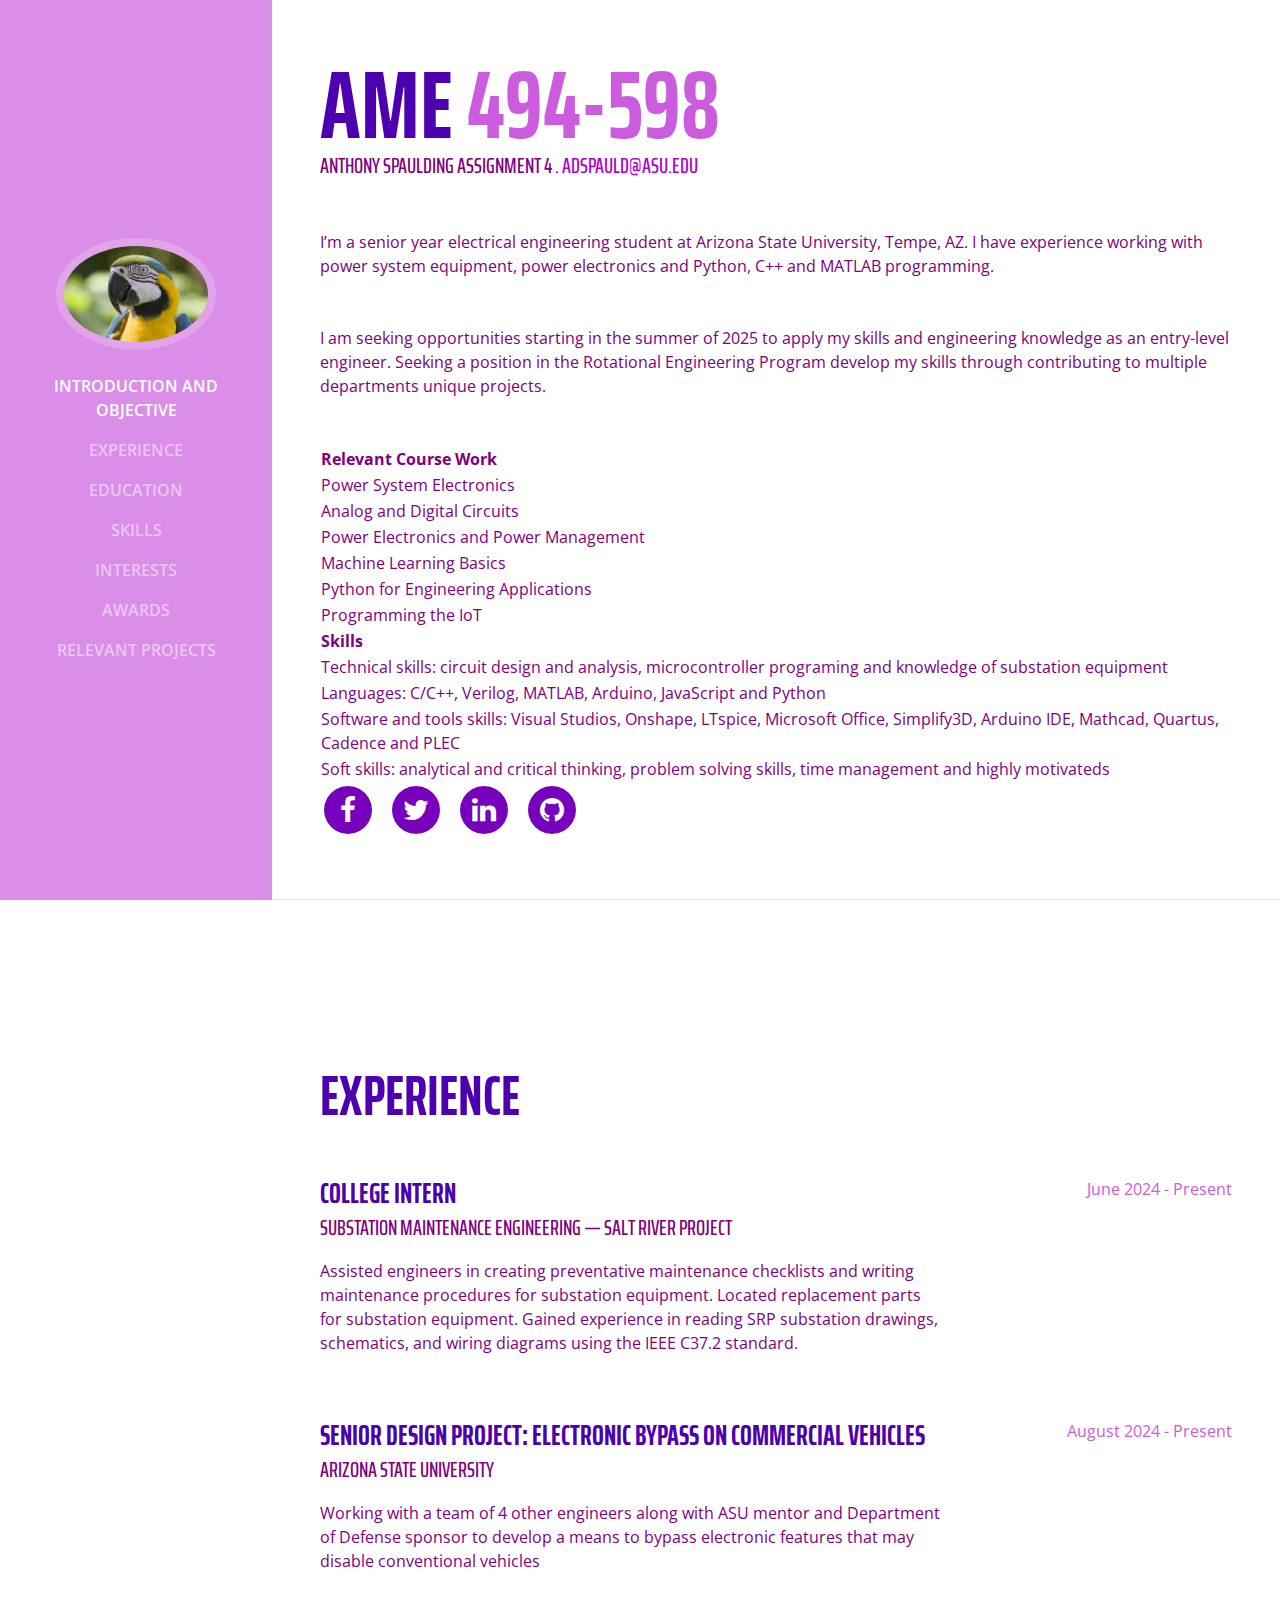
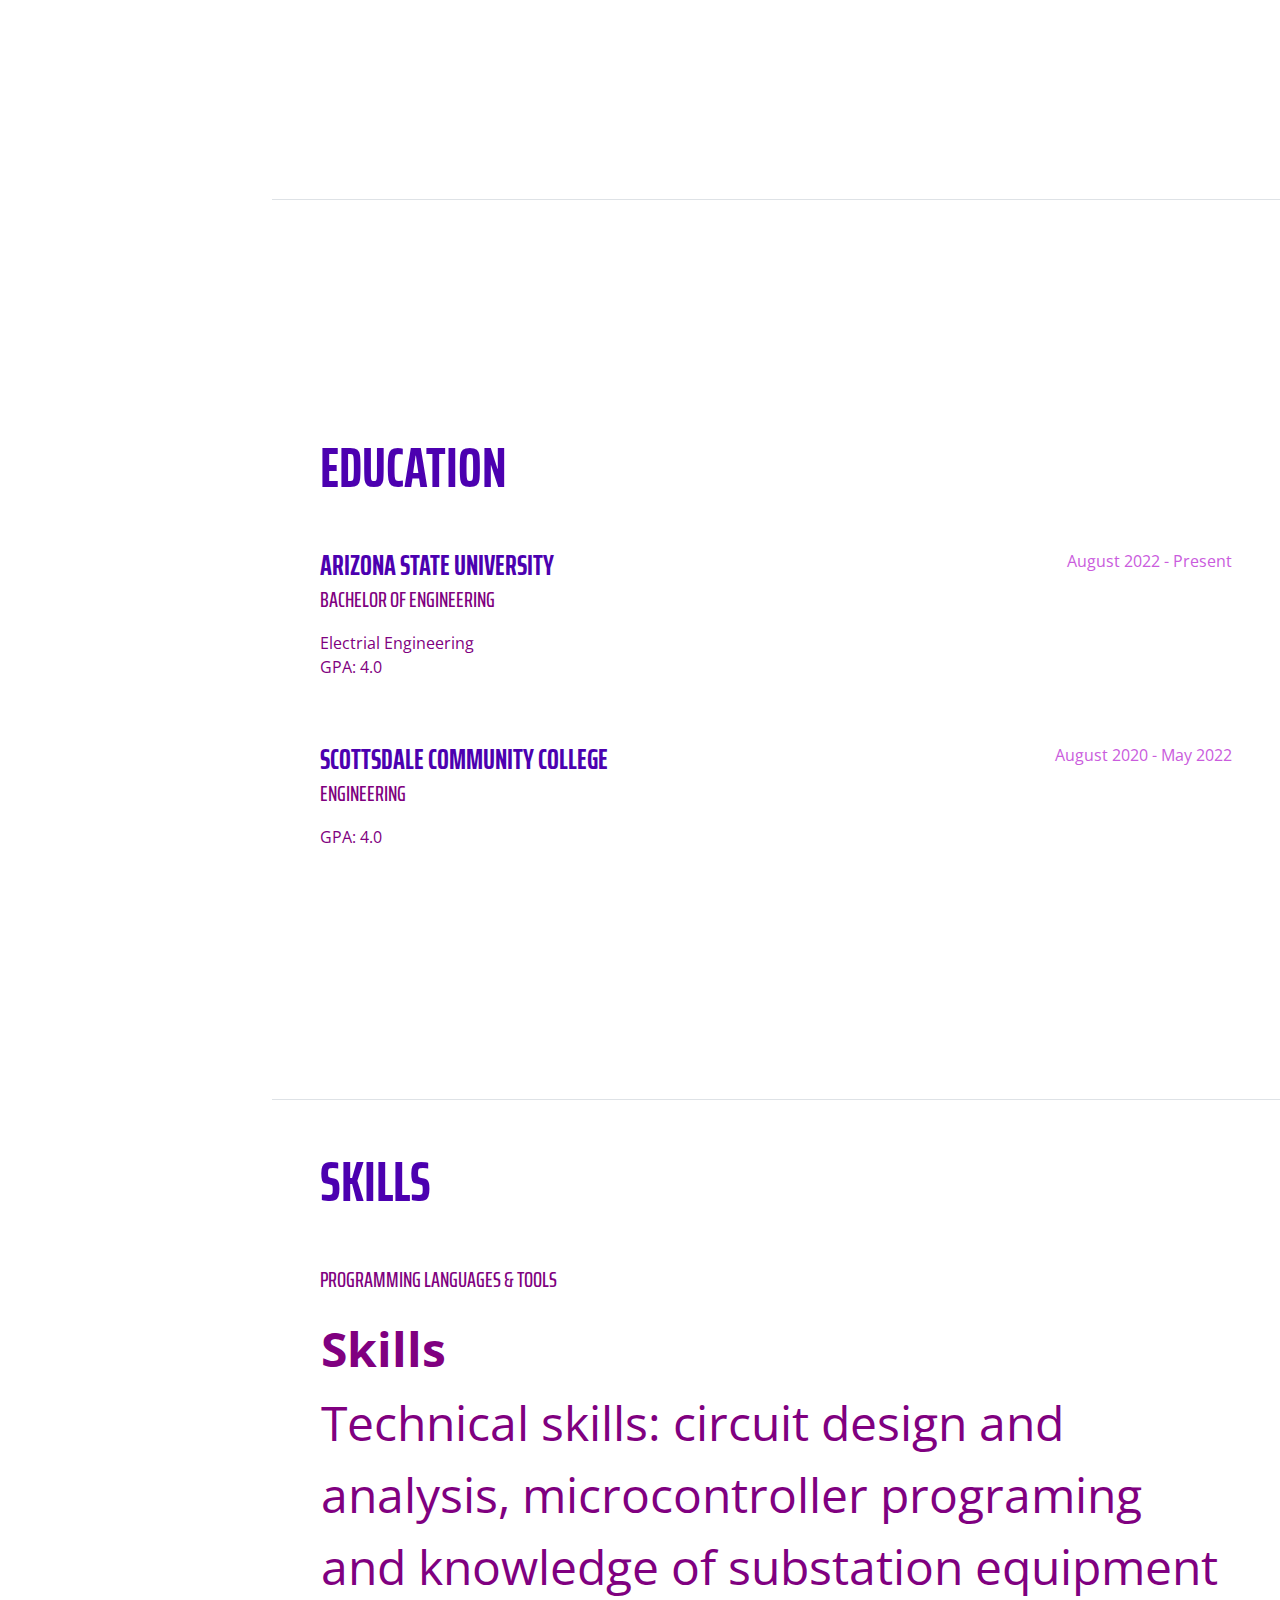
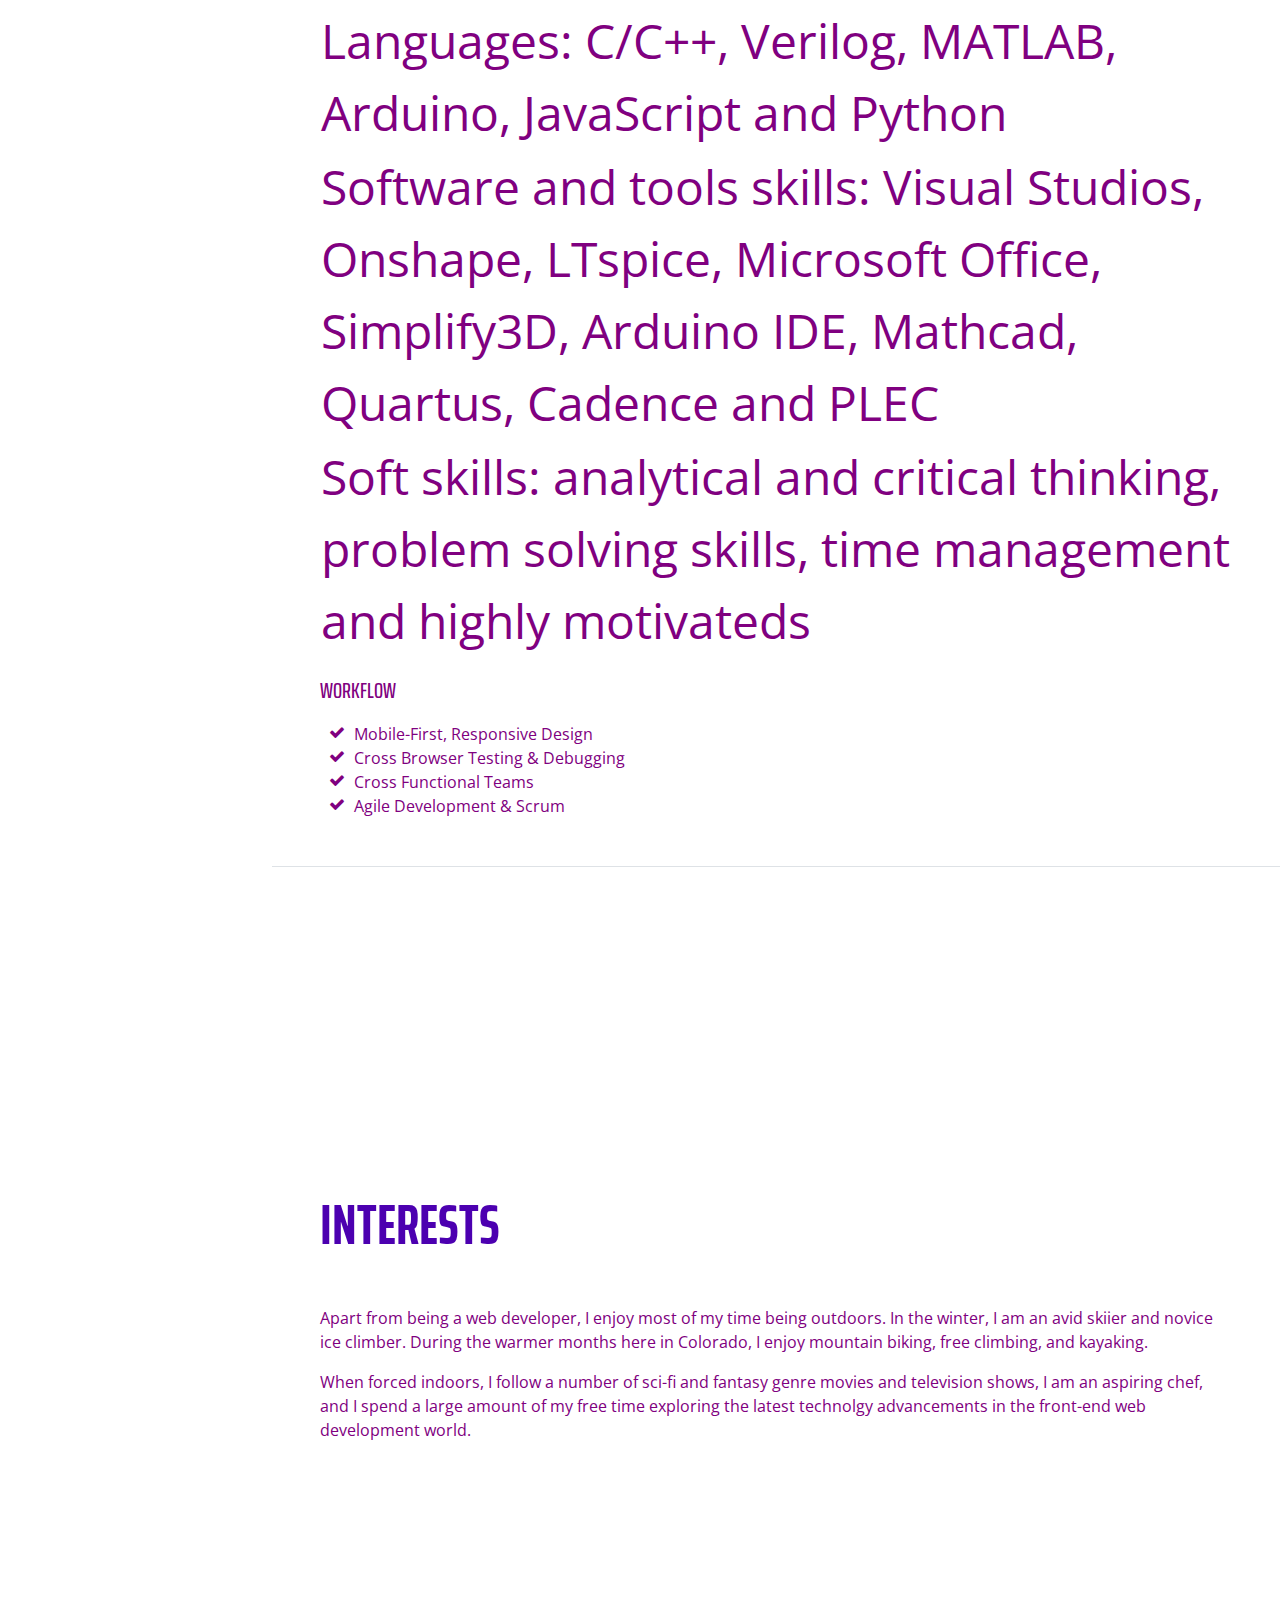
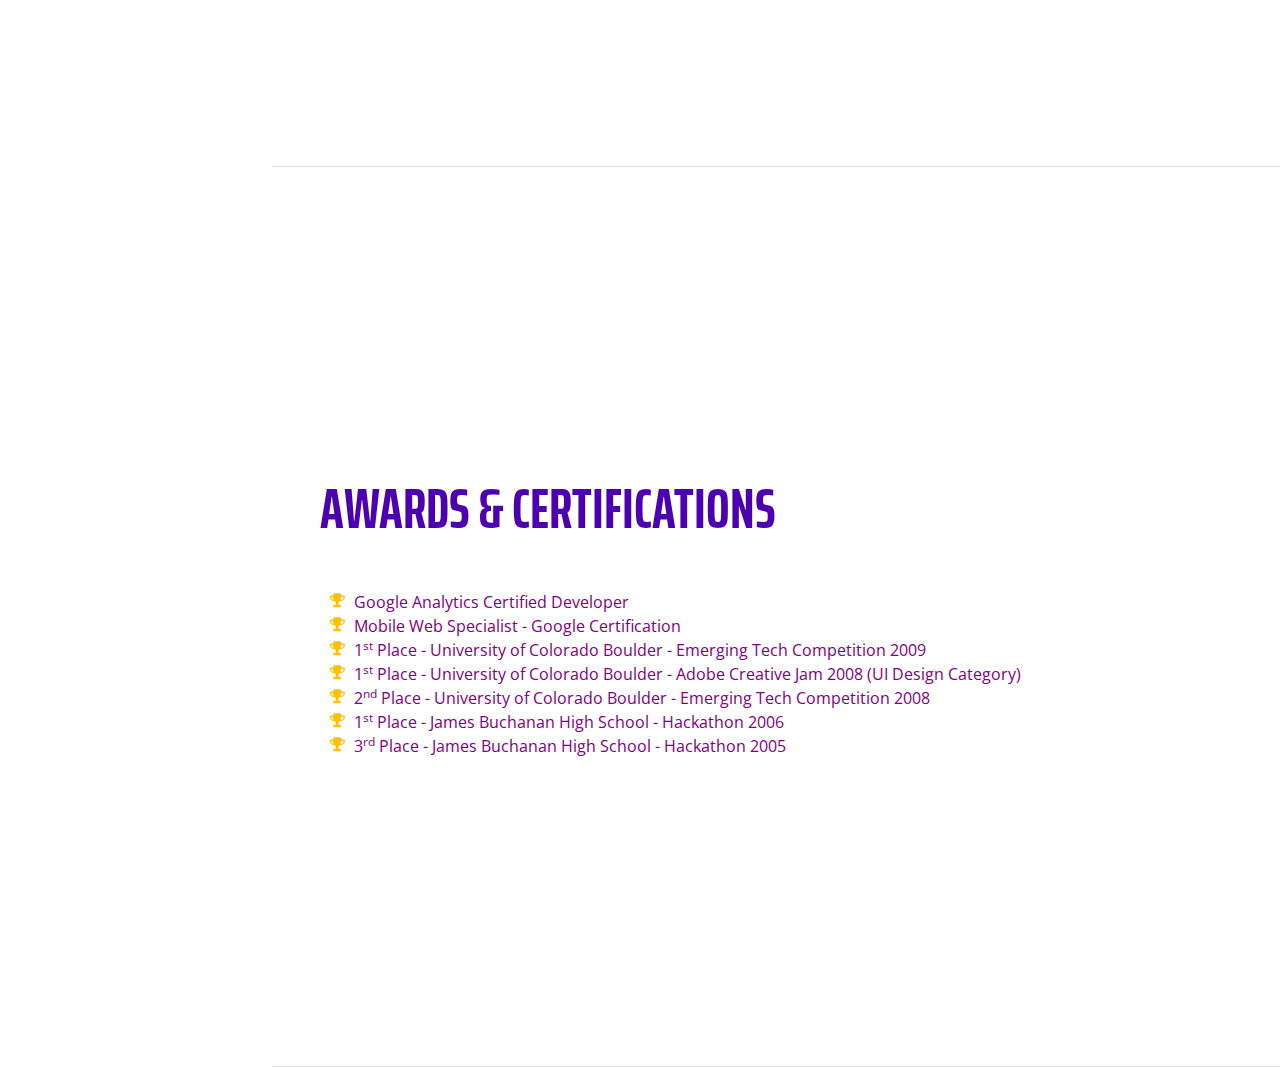
==== commit 31c6303d: "Update index.html" ====
--- a/public/index.html
+++ b/public/index.html
@@ -56,9 +56,6 @@
           </li>
           <li class="nav-item">
             <a class="nav-link js-scroll-trigger" href="#awards">Awards</a>
-          </li>
-          <li class="nav-item">
-            <a class="nav-link js-scroll-trigger" href="#work">Relevant Course Work</a>
           </li>
           <li class="nav-item">
             <a class="nav-link js-scroll-trigger" href="#projects">Relevant Projects</a>
@@ -221,39 +218,23 @@
 
           <div class="subheading mb-3">Programming Languages &amp; Tools</div>
           <ul class="list-inline list-icons">
-            <li class="list-inline-item">
-              <i class="devicons devicons-html5"></i>
-            </li>
-            <li class="list-inline-item">
-              <i class="devicons devicons-css3"></i>
-            </li>
-            <li class="list-inline-item">
-              <i class="devicons devicons-javascript"></i>
-            </li>
-            <li class="list-inline-item">
-              <i class="devicons devicons-jquery"></i>
-            </li>
-            <li class="list-inline-item">
-              <i class="devicons devicons-sass"></i>
-            </li>
-            <li class="list-inline-item">
-              <i class="devicons devicons-less"></i>
-            </li>
-            <li class="list-inline-item">
-              <i class="devicons devicons-bootstrap"></i>
-            </li>
-            <li class="list-inline-item">
-              <i class="devicons devicons-wordpress"></i>
-            </li>
-            <li class="list-inline-item">
-              <i class="devicons devicons-grunt"></i>
-            </li>
-            <li class="list-inline-item">
-              <i class="devicons devicons-gulp"></i>
-            </li>
-            <li class="list-inline-item">
-              <i class="devicons devicons-npm"></i>
-            </li>
+            <table>
+              <tr>
+                <th>Skills</th>
+              </tr>
+              <tr>
+                <td>Technical skills: circuit design and analysis, microcontroller programing and knowledge of substation equipment</td>
+              </tr>
+              <tr>
+                <td>Languages: C/C++, Verilog, MATLAB, Arduino, JavaScript and Python</td>
+              </tr>
+              <tr>
+                <td>Software and tools skills: Visual Studios, Onshape, LTspice, Microsoft Office, Simplify3D, Arduino IDE, Mathcad, Quartus, Cadence and PLEC</td>
+              </tr>
+              <tr>
+                <td>Soft skills: analytical and critical thinking, problem solving skills, time management and highly motivateds</td>
+              </tr>
+            </table>
           </ul>
 
           <div class="subheading mb-3">Workflow</div>
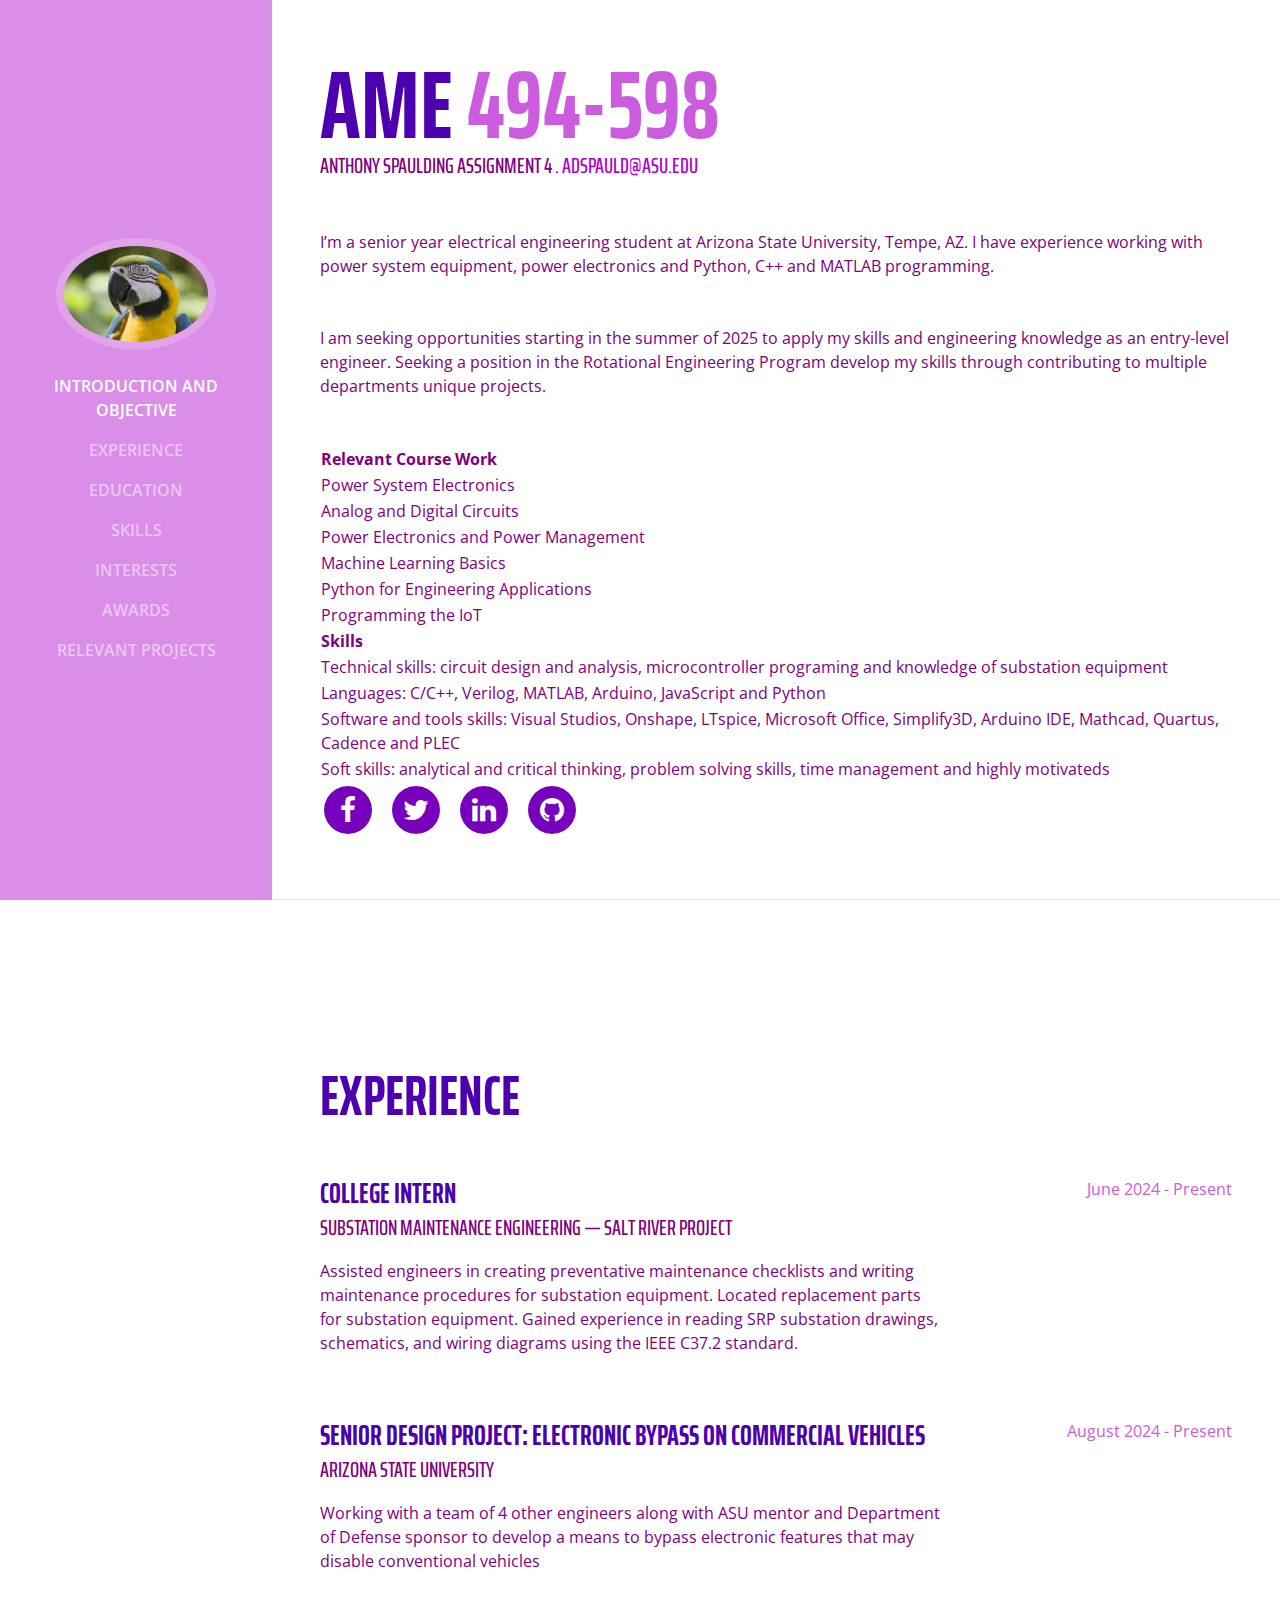
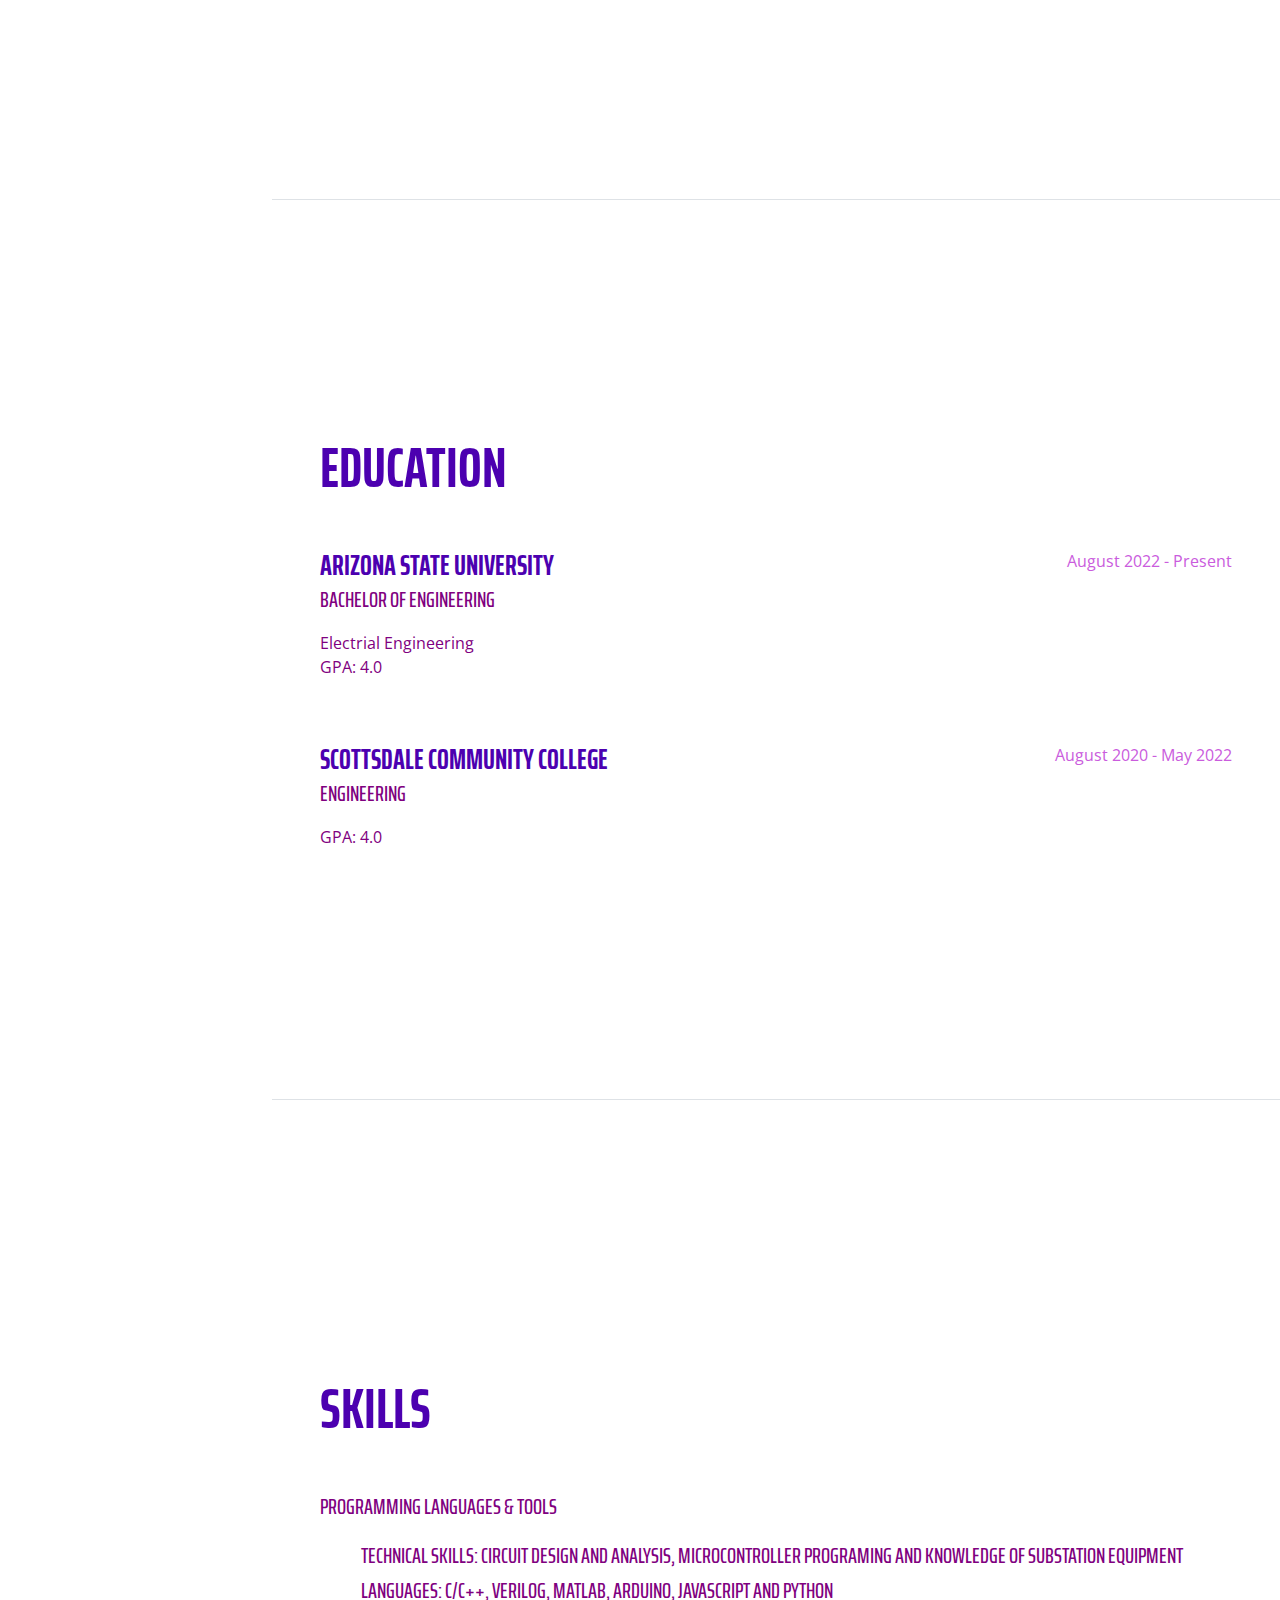
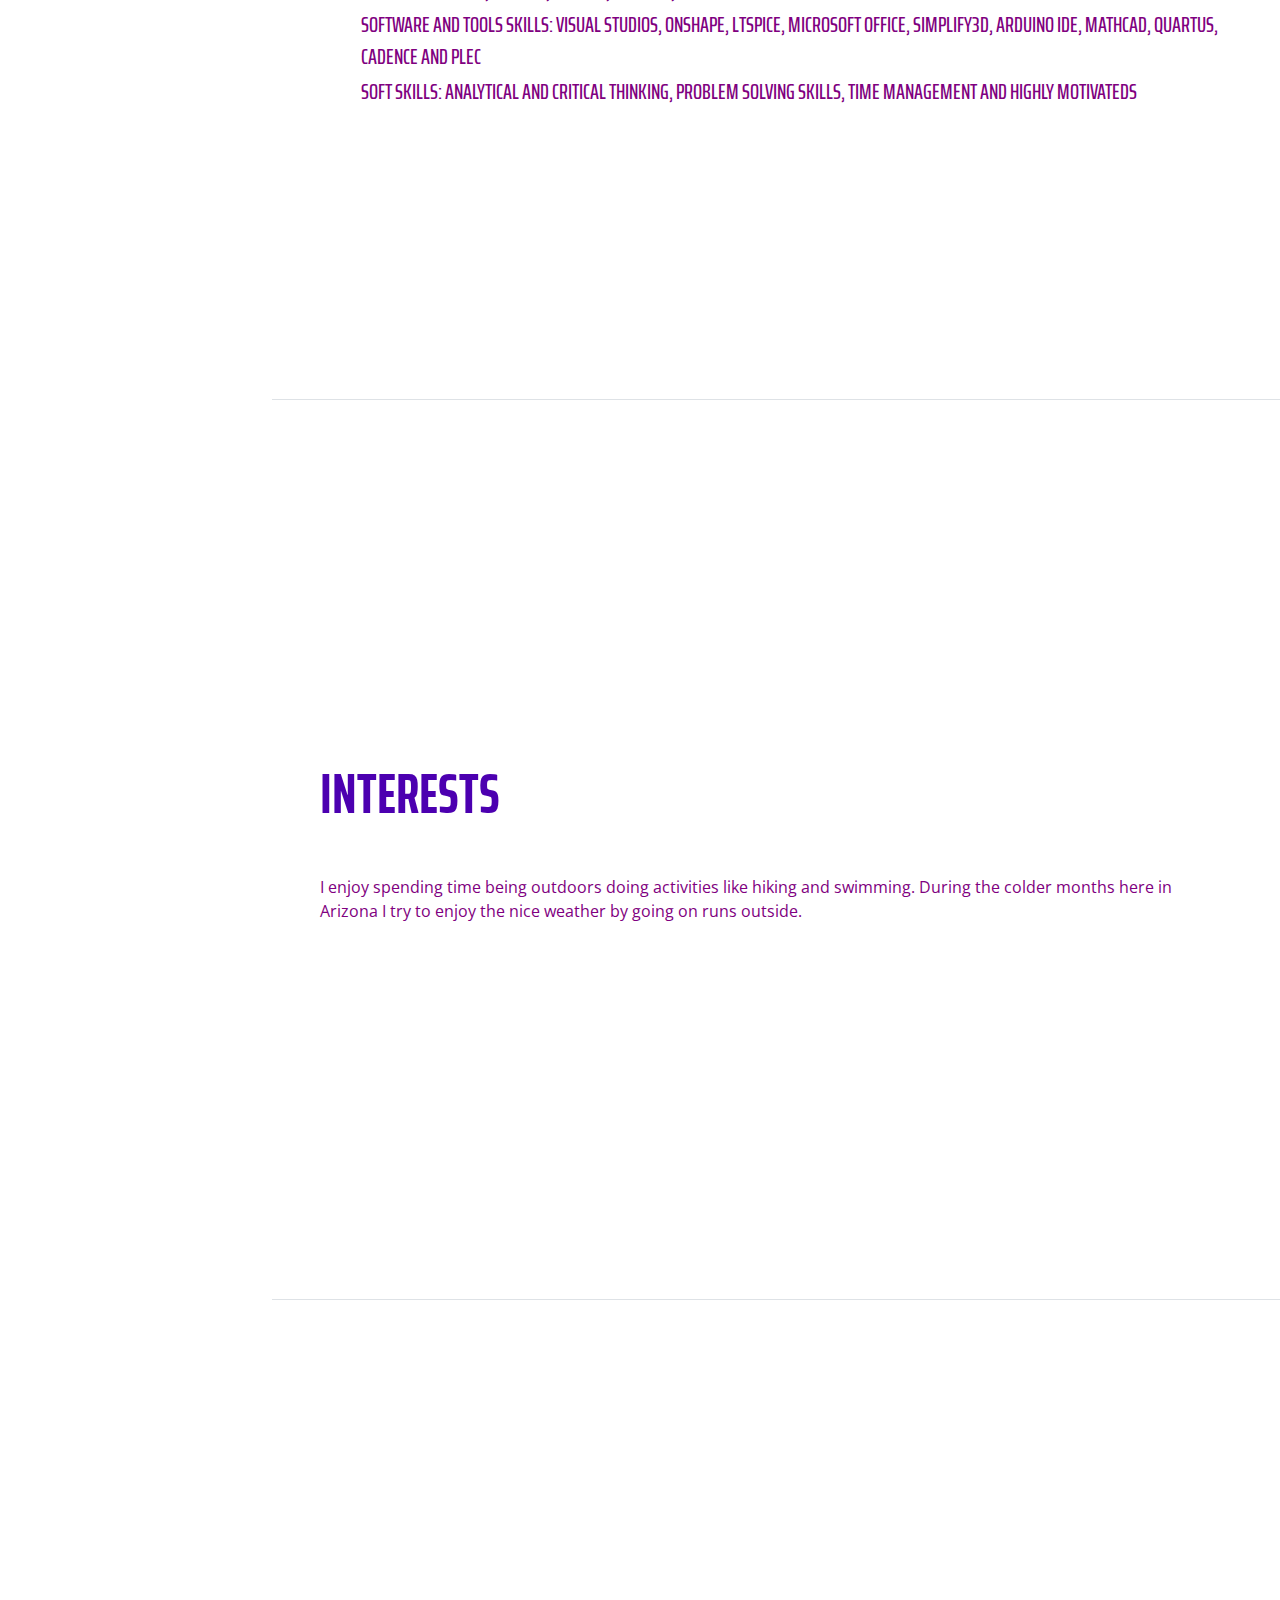
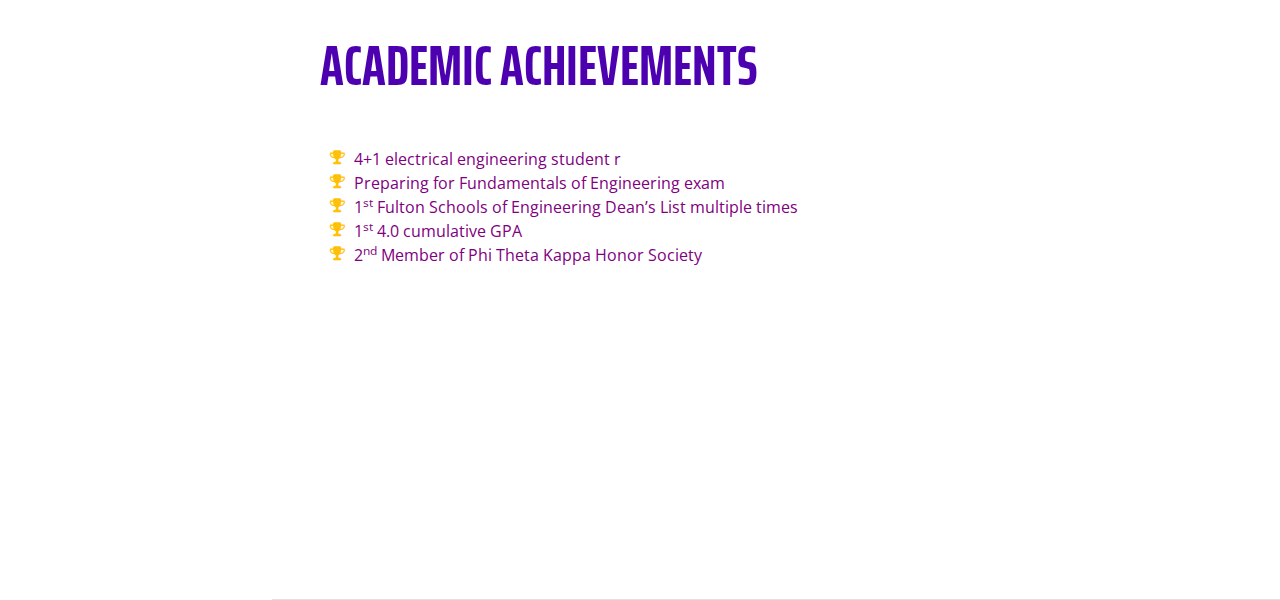
==== commit 6f520d34: "Update index.html" ====
--- a/public/index.html
+++ b/public/index.html
@@ -217,11 +217,8 @@
           <h2 class="mb-5">Skills</h2>
 
           <div class="subheading mb-3">Programming Languages &amp; Tools</div>
-          <ul class="list-inline list-icons">
+          <ul class="subheading mb-3">
             <table>
-              <tr>
-                <th>Skills</th>
-              </tr>
               <tr>
                 <td>Technical skills: circuit design and analysis, microcontroller programing and knowledge of substation equipment</td>
               </tr>
@@ -236,64 +233,37 @@
               </tr>
             </table>
           </ul>
-
-          <div class="subheading mb-3">Workflow</div>
+      </section>
+
+      <section class="resume-section p-3 p-lg-5 d-flex flex-column" id="interests">
+        <div class="my-auto">
+          <h2 class="mb-5">Interests</h2>
+          <p>I enjoy spending time being outdoors doing activities like hiking and swimming. During the colder months here in Arizona I try to enjoy the nice weather by going on runs outside.</p>
+        </div>
+      </section>
+
+      <section class="resume-section p-3 p-lg-5 d-flex flex-column" id="awards">
+        <div class="my-auto">
+          <h2 class="mb-5">Academic Achievements</h2>
           <ul class="fa-ul mb-0">
             <li>
-              <i class="fa-li fa fa-check"></i>
-              Mobile-First, Responsive Design</li>
-            <li>
-              <i class="fa-li fa fa-check"></i>
-              Cross Browser Testing &amp; Debugging</li>
-            <li>
-              <i class="fa-li fa fa-check"></i>
-              Cross Functional Teams</li>
-            <li>
-              <i class="fa-li fa fa-check"></i>
-              Agile Development &amp; Scrum</li>
-          </ul>
-        </div>
-      </section>
-
-      <section class="resume-section p-3 p-lg-5 d-flex flex-column" id="interests">
-        <div class="my-auto">
-          <h2 class="mb-5">Interests</h2>
-          <p>Apart from being a web developer, I enjoy most of my time being outdoors. In the winter, I am an avid skiier and novice ice climber. During the warmer months here in Colorado, I enjoy mountain biking, free climbing, and kayaking.</p>
-          <p class="mb-0">When forced indoors, I follow a number of sci-fi and fantasy genre movies and television shows, I am an aspiring chef, and I spend a large amount of my free time exploring the latest technolgy advancements in the front-end web development world.</p>
-        </div>
-      </section>
-
-      <section class="resume-section p-3 p-lg-5 d-flex flex-column" id="awards">
-        <div class="my-auto">
-          <h2 class="mb-5">Awards &amp; Certifications</h2>
-          <ul class="fa-ul mb-0">
-            <li>
-              <i class="fa-li fa fa-trophy text-warning"></i>
-              Google Analytics Certified Developer</li>
-            <li>
-              <i class="fa-li fa fa-trophy text-warning"></i>
-              Mobile Web Specialist - Google Certification</li>
+              <i class="fa-li fa fa-trophy text-warning"></i>
+              4+1 electrical engineering student r</li>
+            <li>
+              <i class="fa-li fa fa-trophy text-warning"></i>
+              Preparing for Fundamentals of Engineering exam</li>
             <li>
               <i class="fa-li fa fa-trophy text-warning"></i>
               1<sup>st</sup>
-              Place - University of Colorado Boulder - Emerging Tech Competition 2009</li>
+              Fulton Schools of Engineering Dean’s List multiple times</li>
             <li>
               <i class="fa-li fa fa-trophy text-warning"></i>
               1<sup>st</sup>
-              Place - University of Colorado Boulder - Adobe Creative Jam 2008 (UI Design Category)</li>
+              4.0 cumulative GPA</li>
             <li>
               <i class="fa-li fa fa-trophy text-warning"></i>
               2<sup>nd</sup>
-              Place - University of Colorado Boulder - Emerging Tech Competition 2008</li>
-            <li>
-            <li>
-              <i class="fa-li fa fa-trophy text-warning"></i>
-              1<sup>st</sup>
-              Place - James Buchanan High School - Hackathon 2006</li>
-            <li>
-              <i class="fa-li fa fa-trophy text-warning"></i>
-              3<sup>rd</sup>
-              Place - James Buchanan High School - Hackathon 2005</li>
+              Member of Phi Theta Kappa Honor Society </li>
           </ul>
         </div>
       </section>
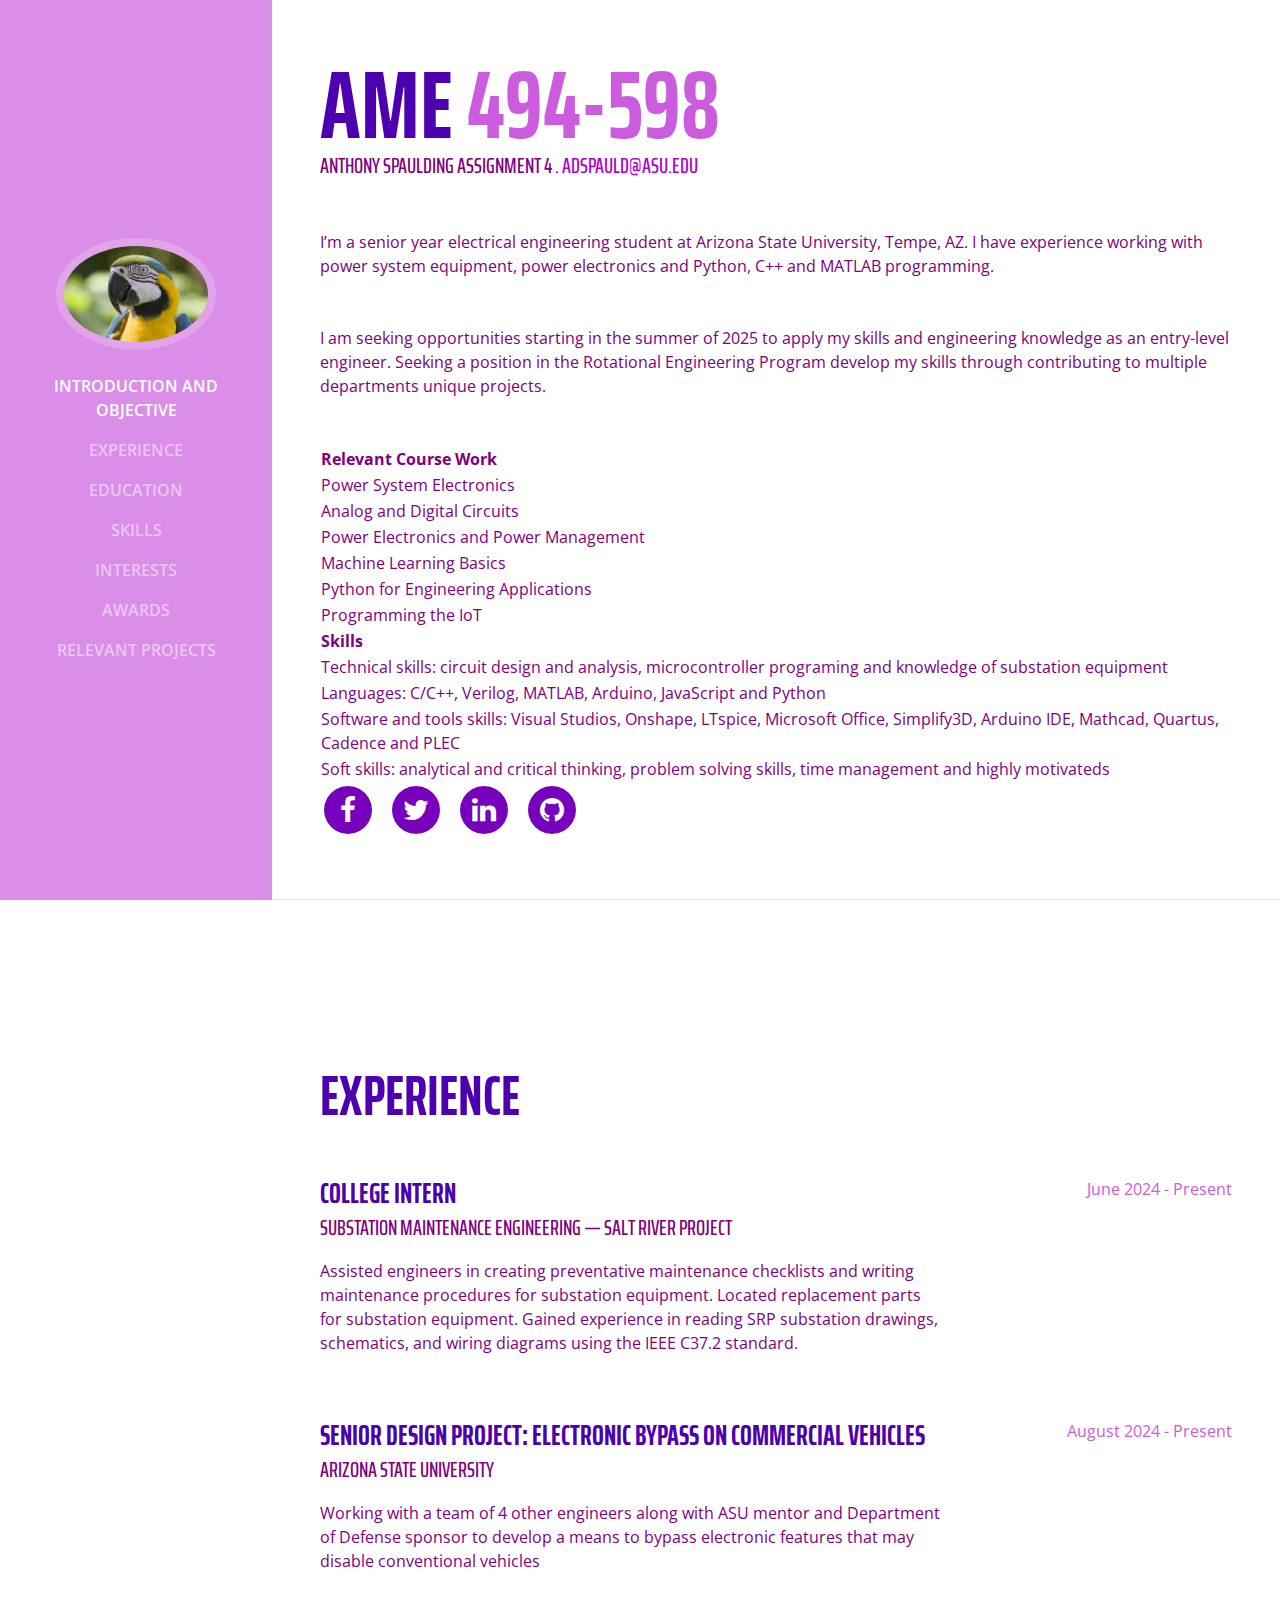
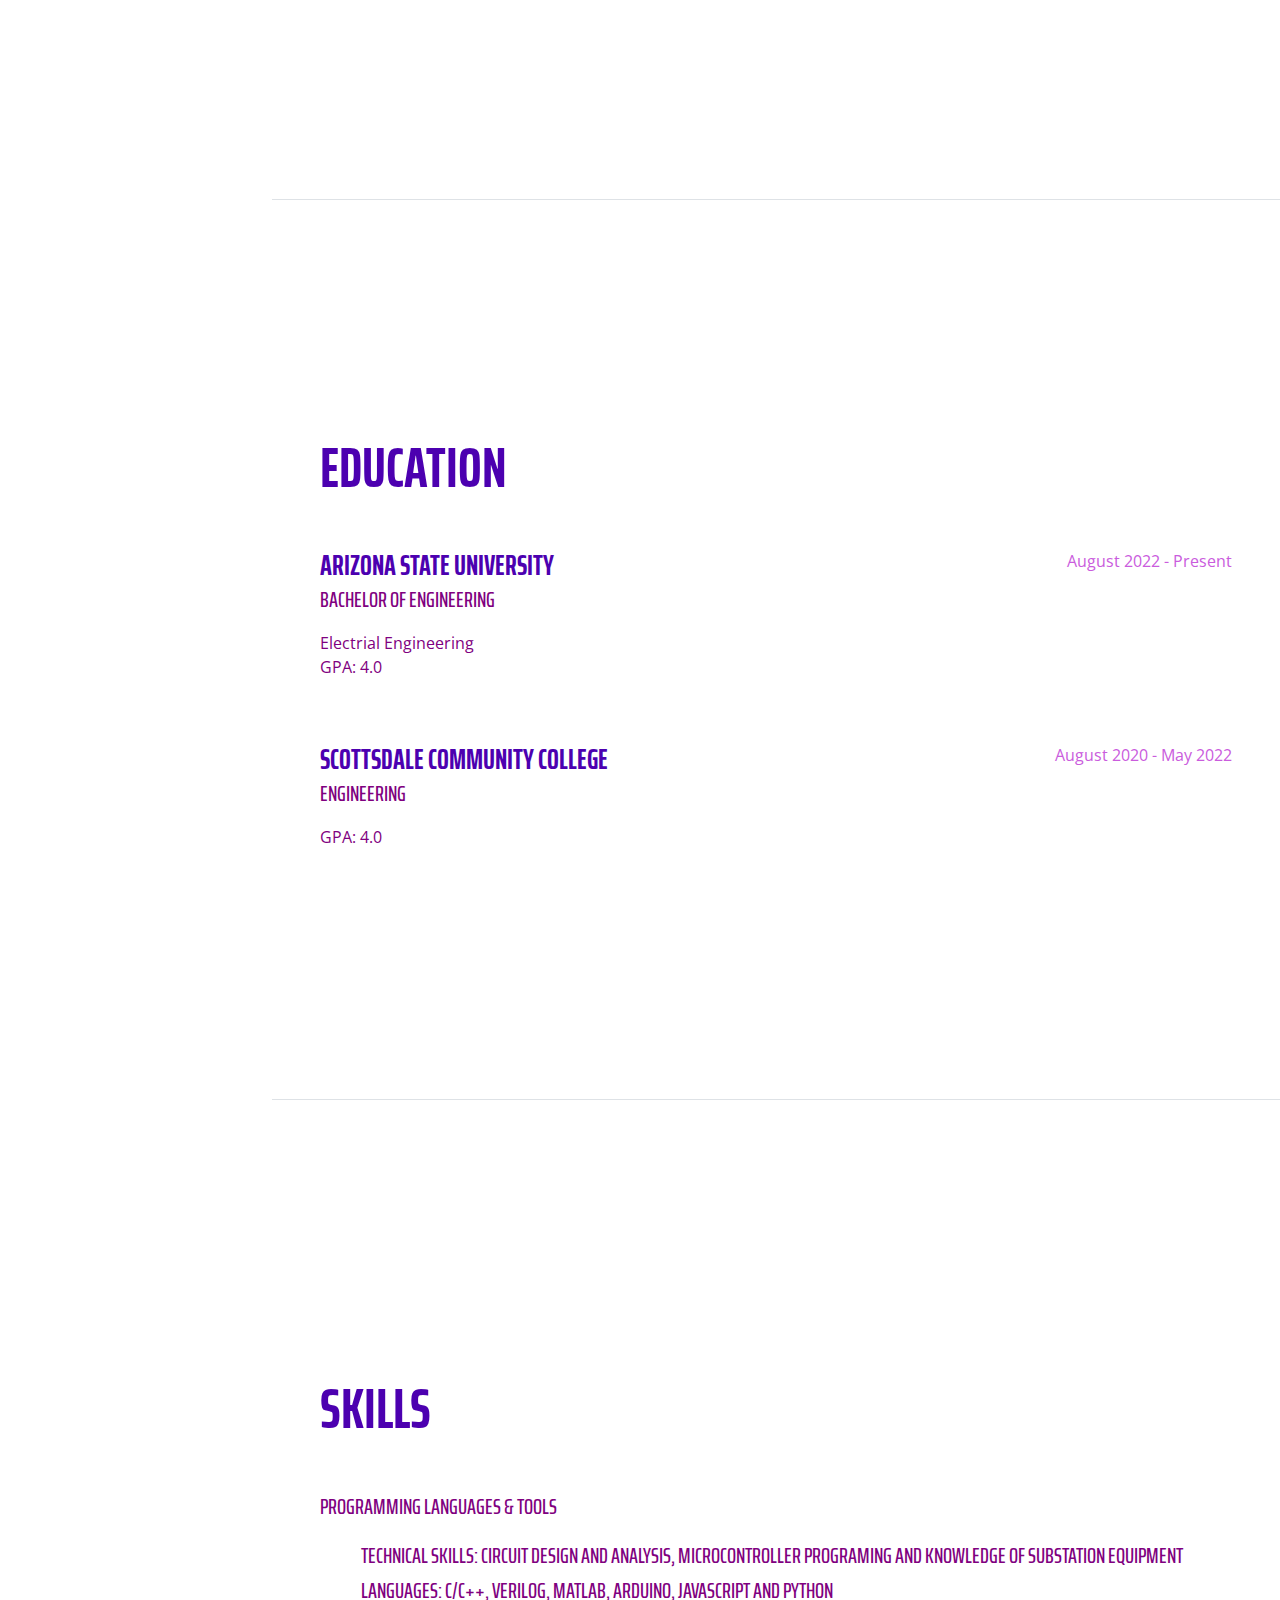
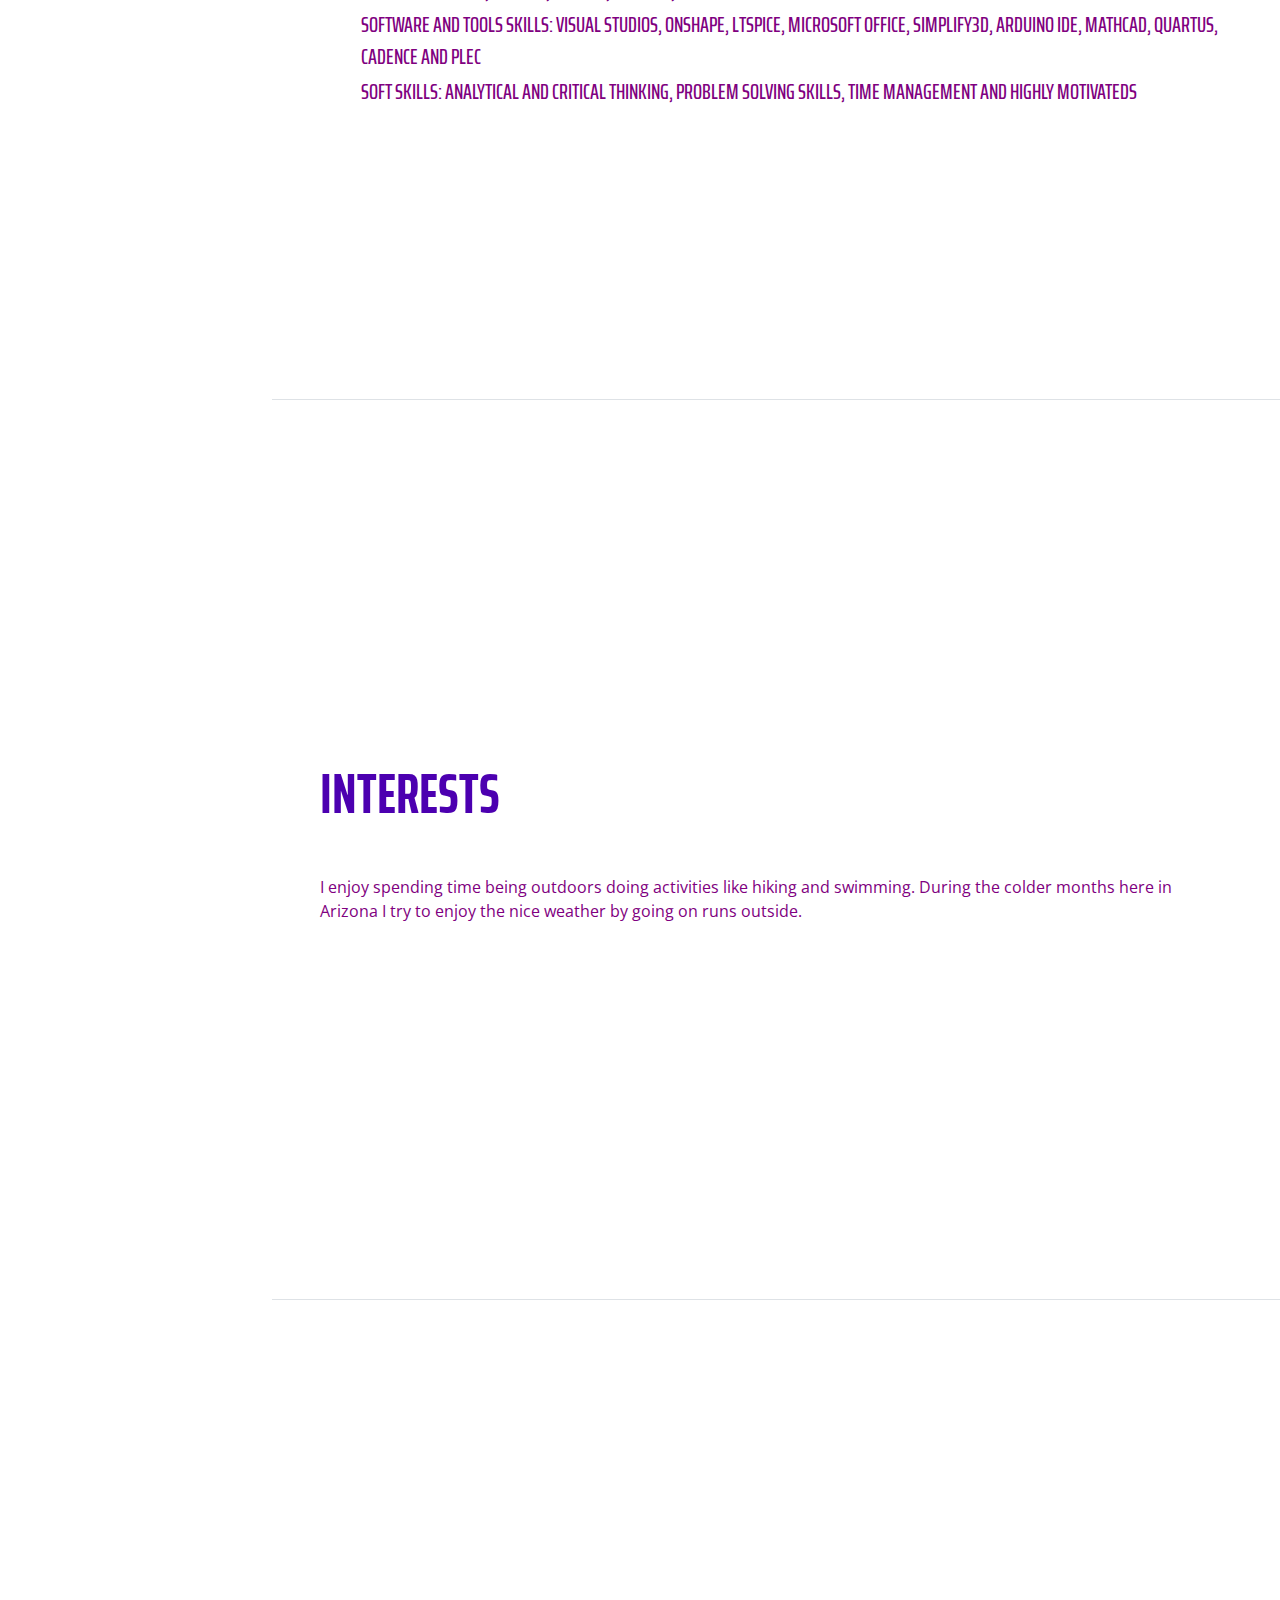
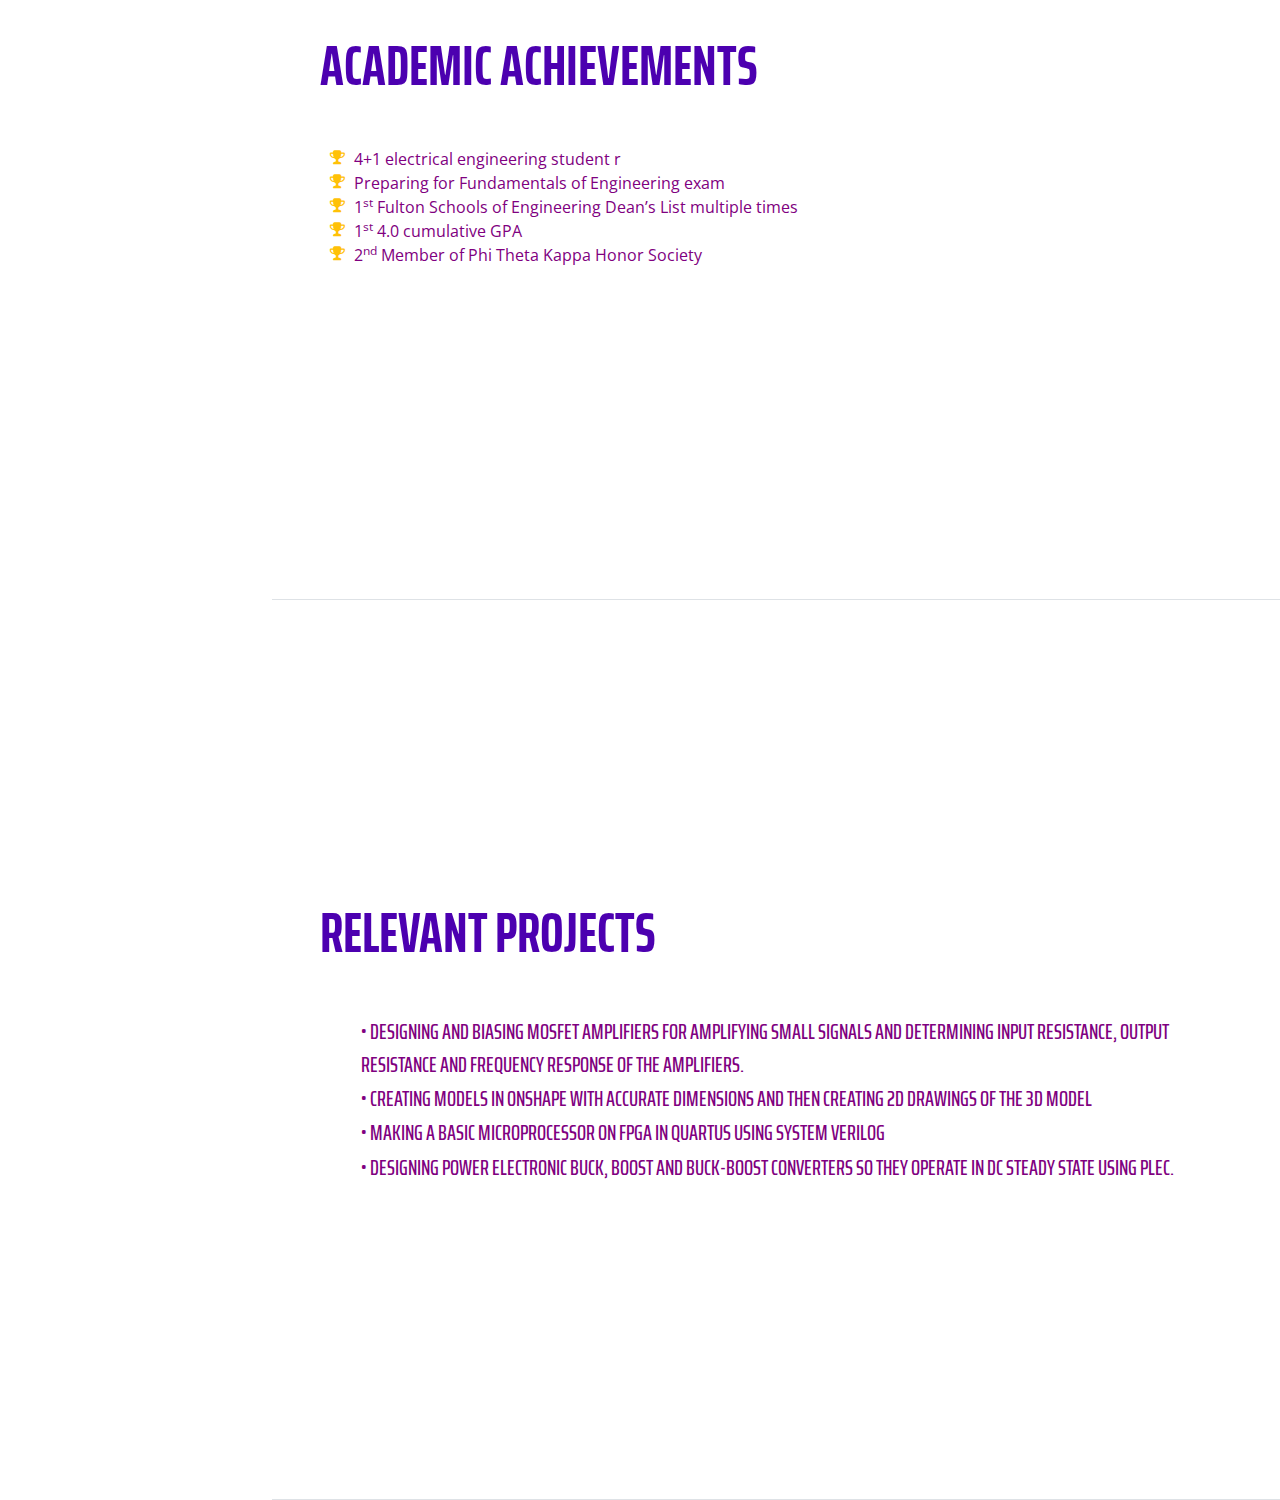
==== commit 3417f360: "Update index.html" ====
--- a/public/index.html
+++ b/public/index.html
@@ -268,6 +268,28 @@
         </div>
       </section>
 
+      <section class="resume-section p-3 p-lg-5 d-flex flex-column" id="projects">
+        <div class="my-auto">
+          <h2 class="mb-5">Relevant Projects</h2>
+
+          <ul class="subheading mb-3">
+            <table>
+              <tr>
+                <td>•	Designing and biasing MOSFET amplifiers for amplifying small signals and determining input resistance, output resistance and frequency response of the amplifiers.</td>
+              </tr>
+              <tr>
+                <td>•	Creating models in Onshape with accurate dimensions and then creating 2D drawings of the 3D model </td>
+              </tr>
+              <tr>
+                <td>•	Making a basic microprocessor on FPGA in Quartus using system Verilog</td>
+              </tr>
+              <tr>
+                <td>•	Designing power electronic buck, boost and buck-boost converters so they operate in DC steady state using PLEC.</td>
+              </tr>
+            </table>
+          </ul>
+      </section>
+
     </div>
 
     <!-- Bootstrap core JavaScript -->
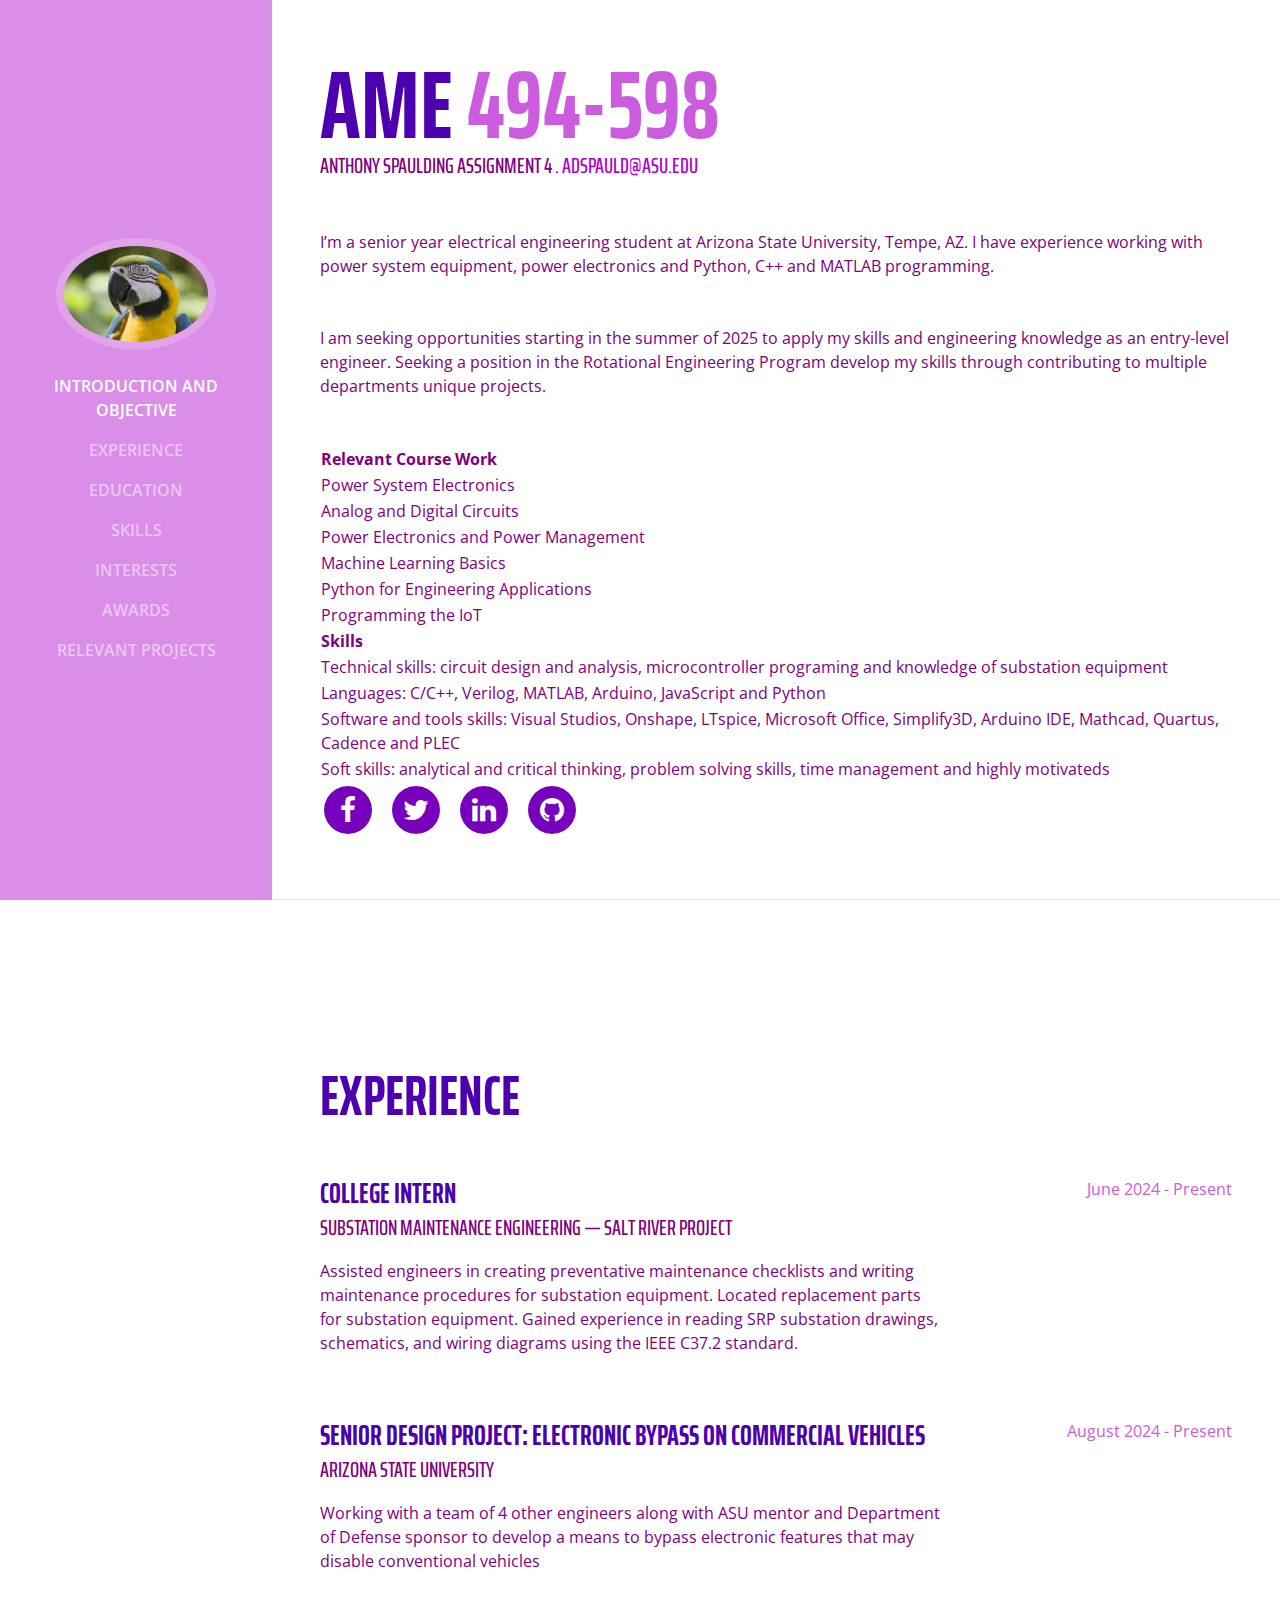
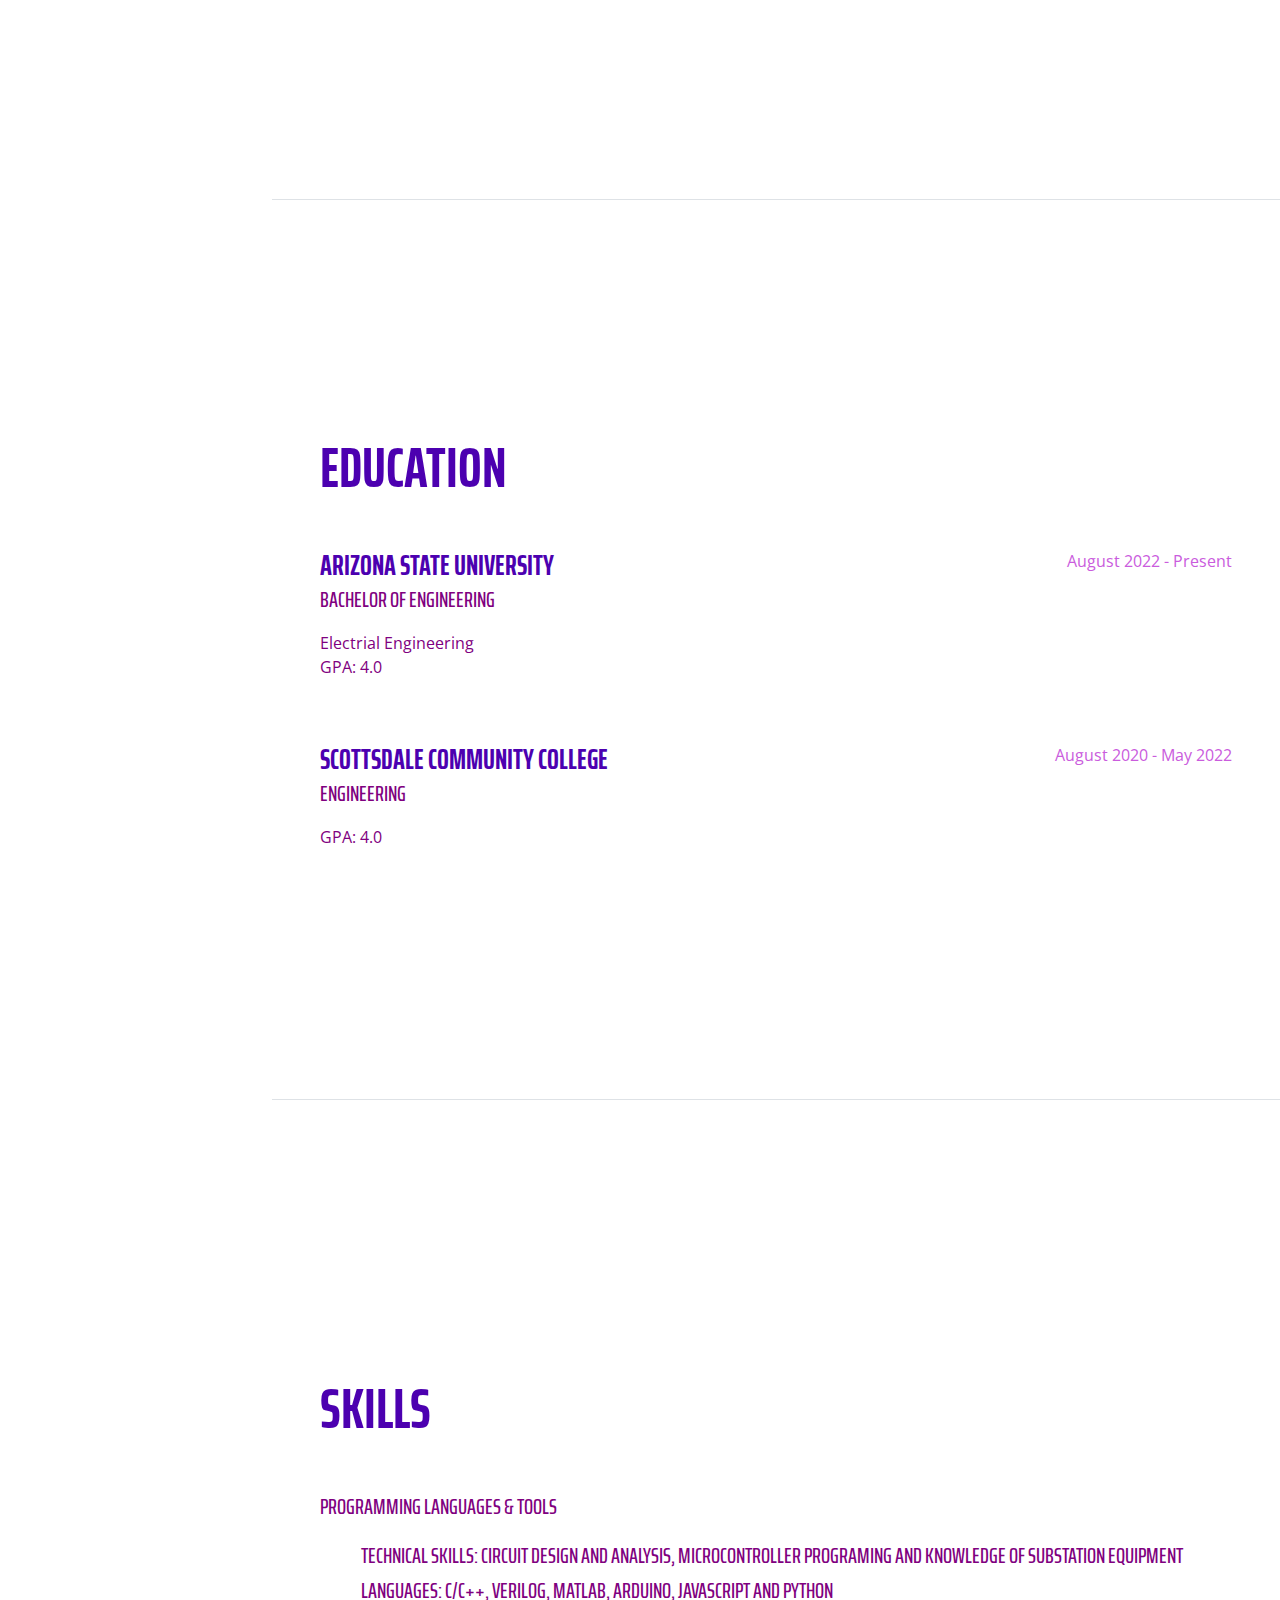
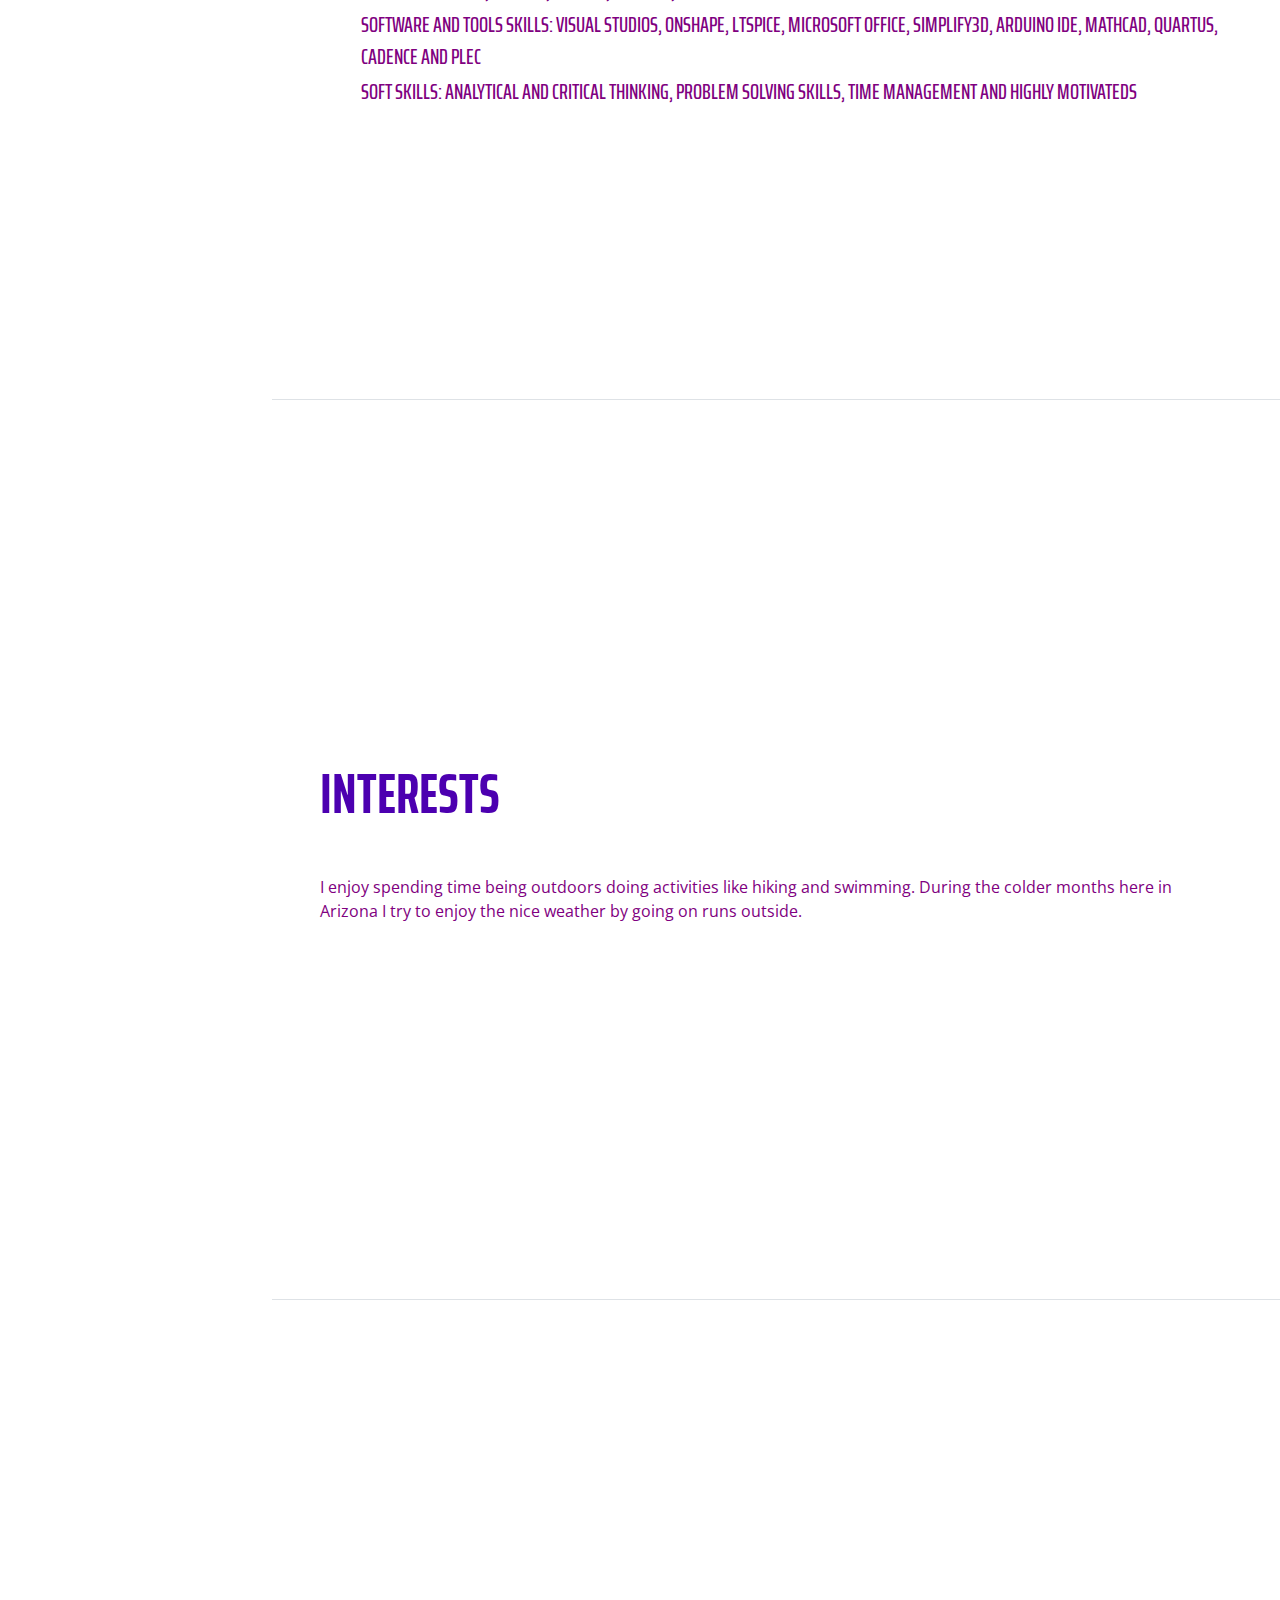
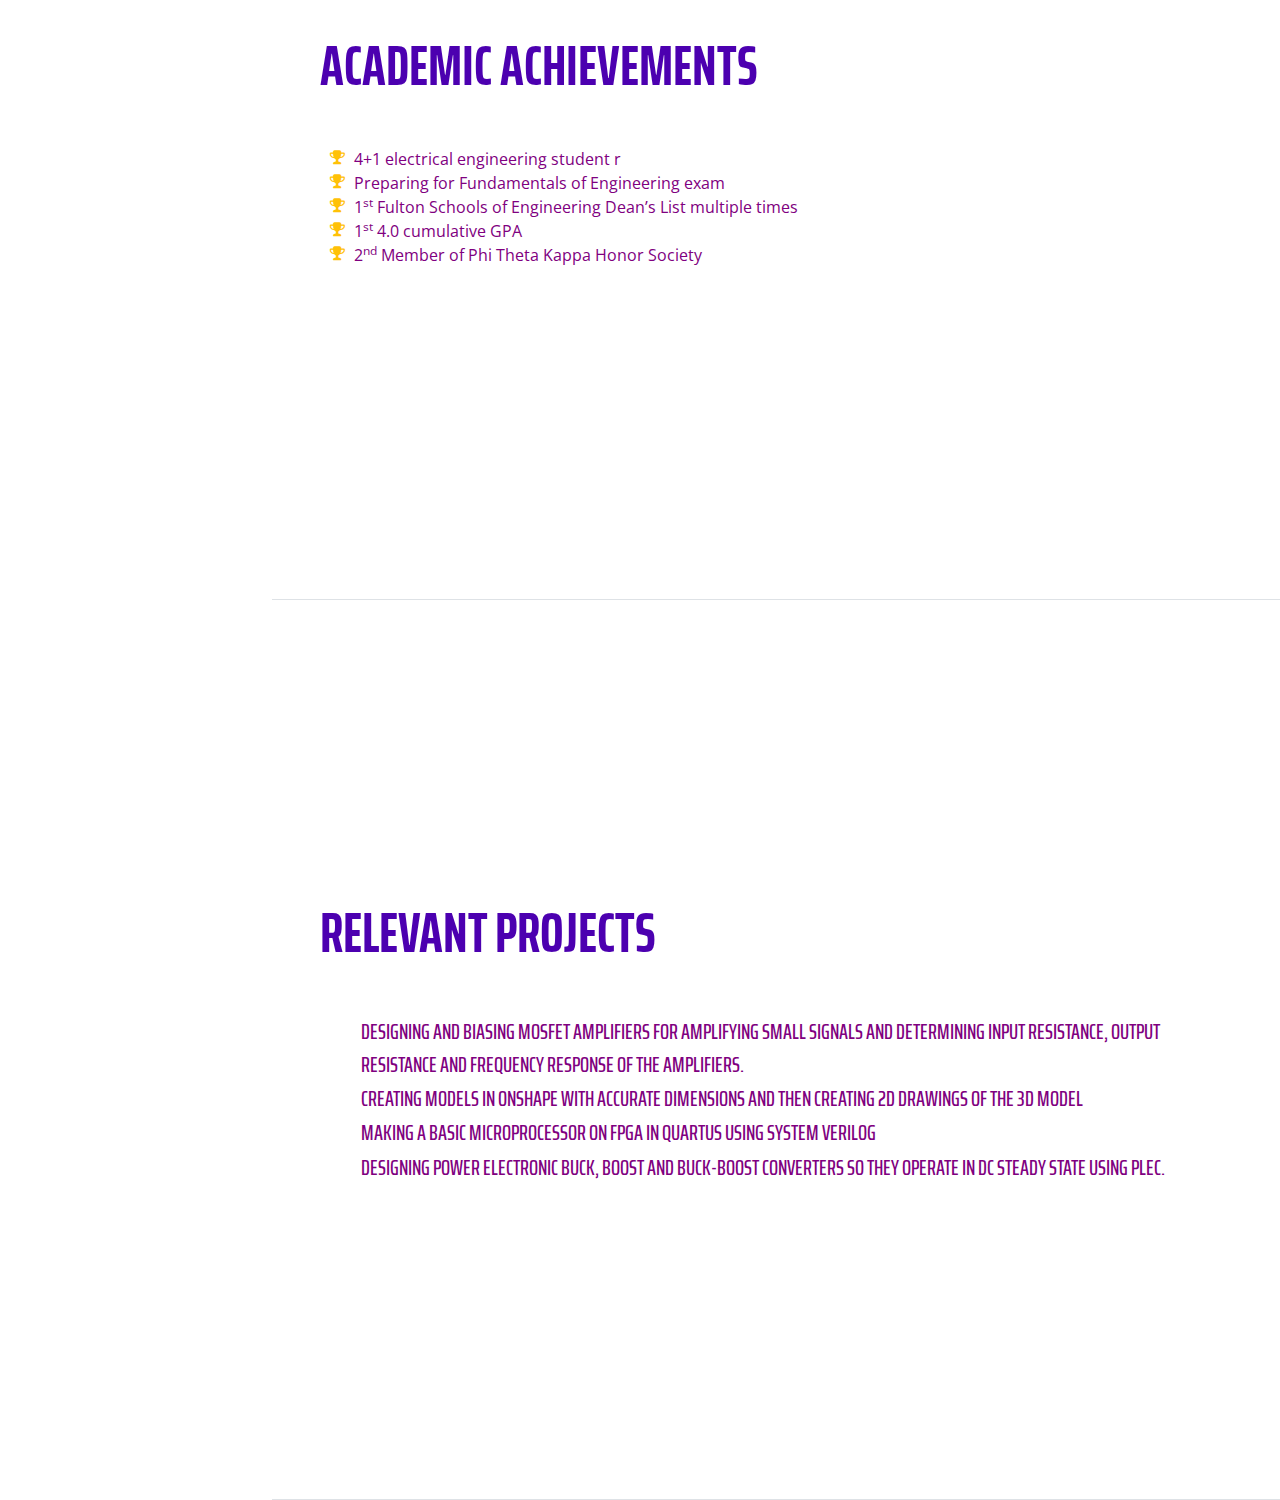
==== commit da0af3d3: "Update index.html" ====
--- a/public/index.html
+++ b/public/index.html
@@ -275,16 +275,16 @@
           <ul class="subheading mb-3">
             <table>
               <tr>
-                <td>•	Designing and biasing MOSFET amplifiers for amplifying small signals and determining input resistance, output resistance and frequency response of the amplifiers.</td>
-              </tr>
-              <tr>
-                <td>•	Creating models in Onshape with accurate dimensions and then creating 2D drawings of the 3D model </td>
-              </tr>
-              <tr>
-                <td>•	Making a basic microprocessor on FPGA in Quartus using system Verilog</td>
-              </tr>
-              <tr>
-                <td>•	Designing power electronic buck, boost and buck-boost converters so they operate in DC steady state using PLEC.</td>
+                <td>Designing and biasing MOSFET amplifiers for amplifying small signals and determining input resistance, output resistance and frequency response of the amplifiers.</td>
+              </tr>
+              <tr>
+                <td>Creating models in Onshape with accurate dimensions and then creating 2D drawings of the 3D model </td>
+              </tr>
+              <tr>
+                <td>Making a basic microprocessor on FPGA in Quartus using system Verilog</td>
+              </tr>
+              <tr>
+                <td>Designing power electronic buck, boost and buck-boost converters so they operate in DC steady state using PLEC.</td>
               </tr>
             </table>
           </ul>
